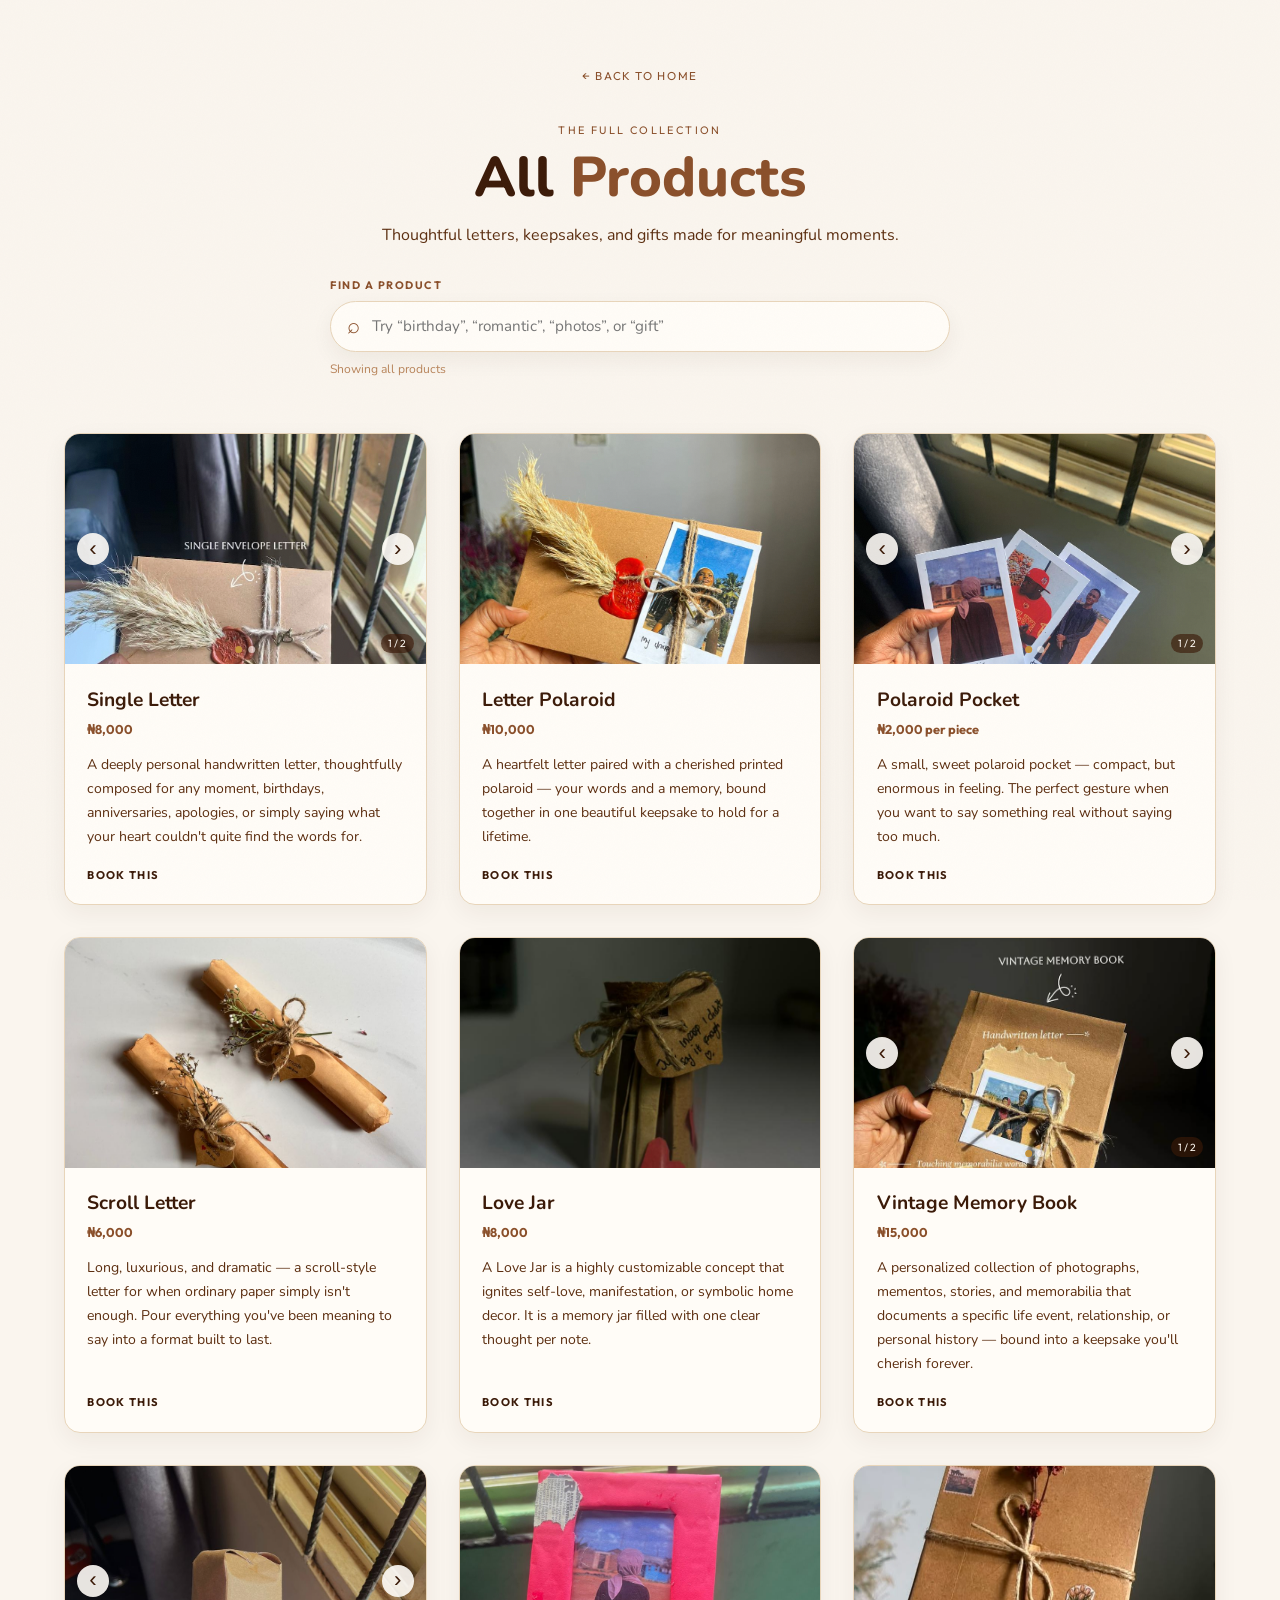
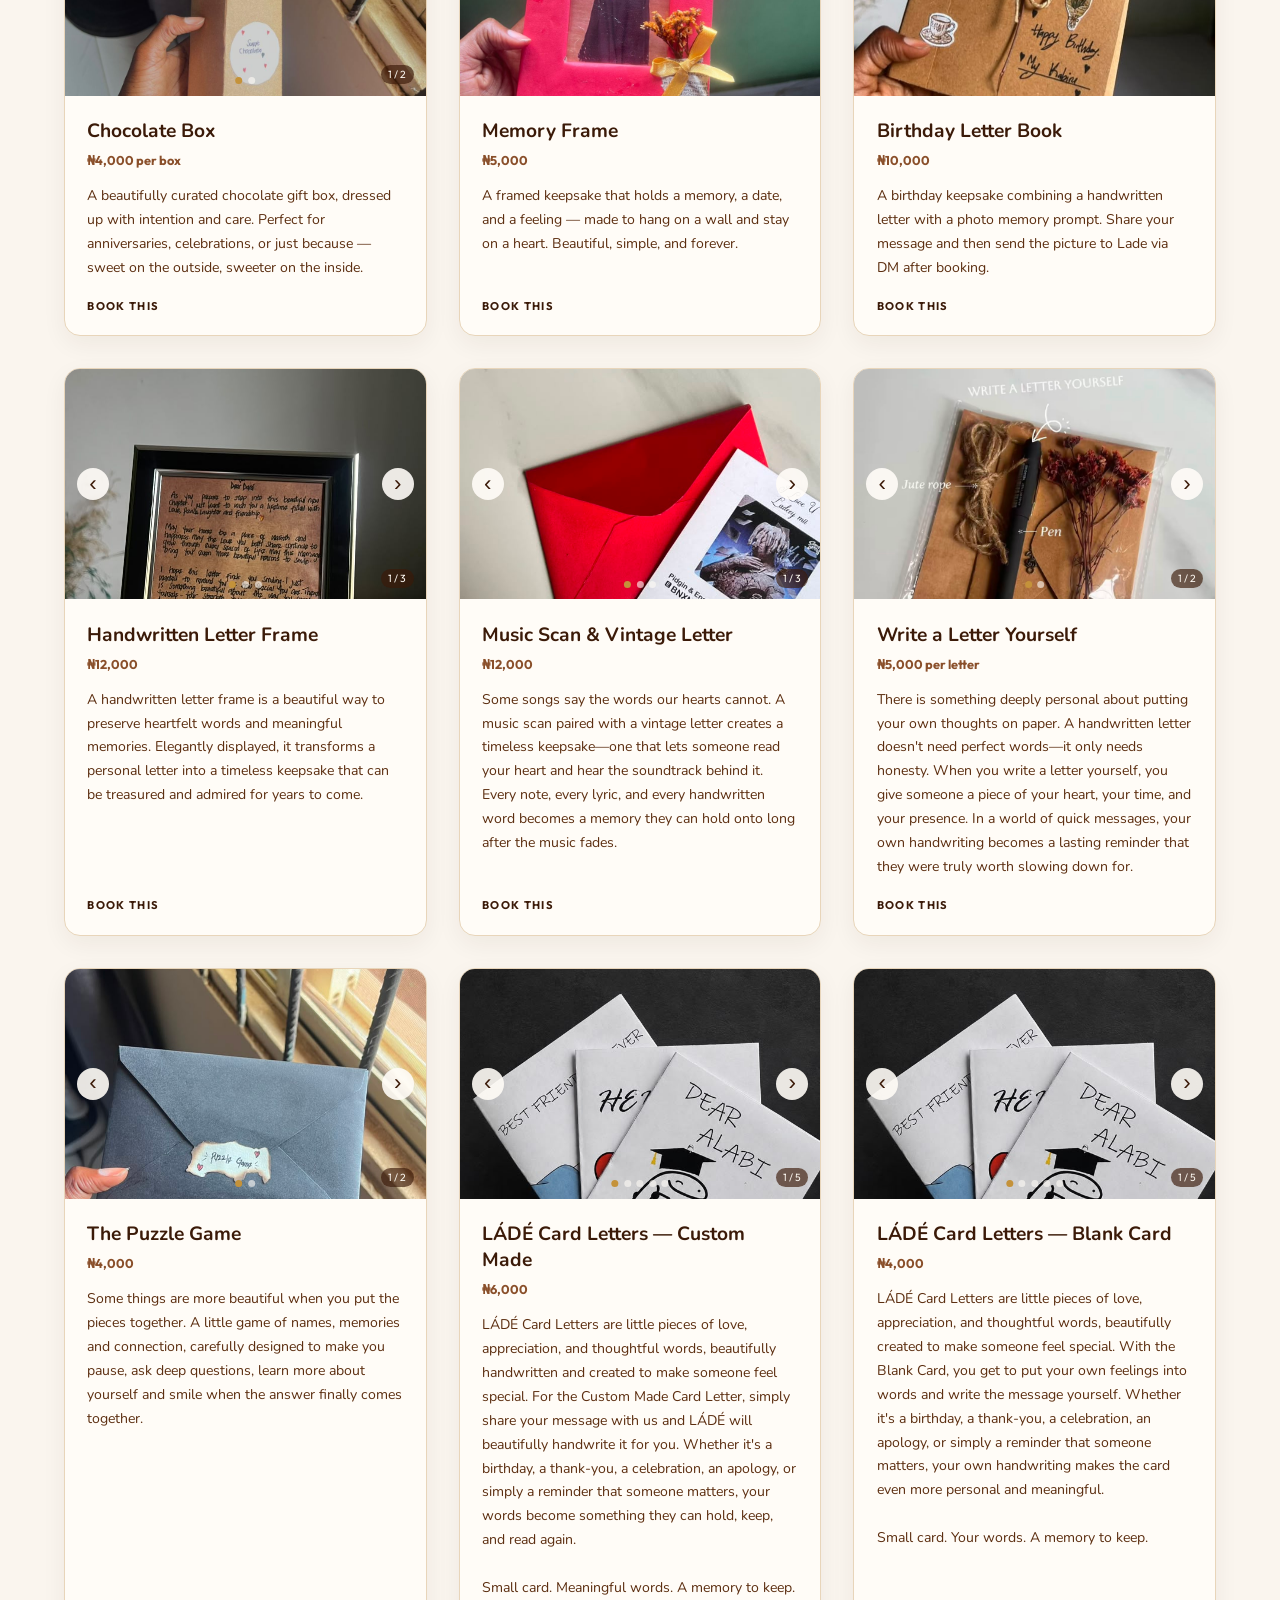
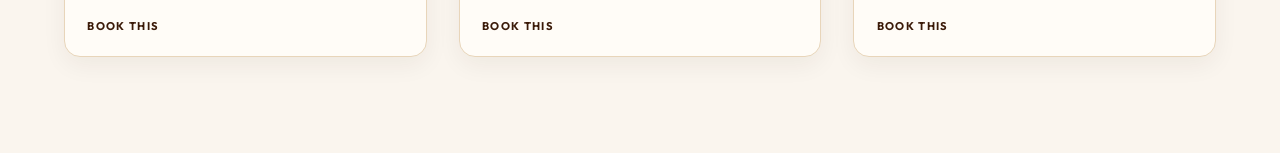
==== allproducts.html @ 2d497eba "neww" ====
<!doctype html>
<html lang="en">
  <head>
    <meta charset="UTF-8" />
    <meta name="viewport" content="width=device-width, initial-scale=1.0" />
    <title>All Products — Lade Writes</title>
    <link rel="preconnect" href="https://fonts.googleapis.com" />
    <link rel="preconnect" href="https://fonts.gstatic.com" crossorigin />
    <link
      href="https://fonts.googleapis.com/css2?family=Nunito:wght@300;400;500;600;700;800;900&family=Outfit:wght@300;400;500;600;700&display=swap"
      rel="stylesheet"
    />
    <link rel="stylesheet" href="style.css" />
  </head>
  <body class="catalog-page">
    <header class="catalog-header">
      <a href="index.html" class="catalog-back">← Back to Home</a>
      <div class="sec-tag">The Full Collection</div>
      <h1 class="sec-title">All <span>Products</span></h1>
      <p>
        Thoughtful letters, keepsakes, and gifts made for meaningful moments.
      </p>
      <div class="catalog-search">
        <label for="productSearch">Find a product</label>
        <div class="catalog-search-box">
          <span aria-hidden="true">⌕</span>
          <input
            id="productSearch"
            type="search"
            placeholder="Try “birthday”, “romantic”, “photos”, or “gift”"
            autocomplete="off"
          />
        </div>
        <p class="catalog-search-hint" id="searchStatus" aria-live="polite">
          Showing all products
        </p>
      </div>
    </header>

    <main class="catalog-grid" id="catalogGrid"></main>
  </body>
  <script>
    const products = [
      [
        "Single Letter",
        "₦8,000",
        ["SINGLE 2.jpeg", "SINGLE 1.jpeg"],
        "A deeply personal handwritten letter, thoughtfully composed for any moment, birthdays, anniversaries, apologies, or simply saying what your heart couldn't quite find the words for.",
      ],
      [
        "Letter Polaroid",
        "₦10,000",
        ["LETTERPOLAROID.jpeg"],
        "A heartfelt letter paired with a cherished printed polaroid — your words and a memory, bound together in one beautiful keepsake to hold for a lifetime.",
      ],
      [
        "Polaroid Pocket",
        "₦2,000 per piece",
        ["POLA 1.jpeg", "POLA 2.jpeg"],
        "A small, sweet polaroid pocket — compact, but enormous in feeling. The perfect gesture when you want to say something real without saying too much.",
      ],
      [
        "Scroll Letter",
        "₦6,000",
        ["SCROLL1.jpeg"],
        "Long, luxurious, and dramatic — a scroll-style letter for when ordinary paper simply isn't enough. Pour everything you've been meaning to say into a format built to last.",
      ],
      [
        "Love Jar",
        "₦8,000",
        ["love jar.jpeg"],
        "A Love Jar is a highly customizable concept that ignites self-love, manifestation, or symbolic home decor. It is a memory jar filled with one clear thought per note.",
      ],
      [
        "Vintage Memory Book",
        "₦15,000",
        ["vintage-memory-book 2.jpeg", "vintage-memory-book.jpeg"],
        "A personalized collection of photographs, mementos, stories, and memorabilia that documents a specific life event, relationship, or personal history — bound into a keepsake you'll cherish forever.",
      ],
      [
        "Chocolate Box",
        "₦4,000 per box",
        ["choco 1.jpeg", "choco 2.jpeg"],
        "A beautifully curated chocolate gift box, dressed up with intention and care. Perfect for anniversaries, celebrations, or just because — sweet on the outside, sweeter on the inside.",
      ],
      [
        "Memory Frame",
        "₦5,000",
        ["memory-book.jpeg"],
        "A framed keepsake that holds a memory, a date, and a feeling — made to hang on a wall and stay on a heart. Beautiful, simple, and forever.",
      ],
      [
        "Birthday Letter Book",
        "₦10,000",
        ["birthday 1.jpeg"],
        "A birthday keepsake combining a handwritten letter with a photo memory prompt. Share your message and then send the picture to Lade via DM after booking.",
      ],
      [
        "Handwritten Letter Frame",
        "₦12,000",
        ["handwrittenframe2.jpeg", "hand2.jpeg", "handwritten frame.jpeg"],
        "A handwritten letter frame is a beautiful way to preserve heartfelt words and meaningful memories. Elegantly displayed, it transforms a personal letter into a timeless keepsake that can be treasured and admired for years to come.",
      ],
      [
        "Music Scan & Vintage Letter",
        "₦12,000",
        ["music 1.jpeg", "music 2.jpeg", "music 3.jpeg"],
        "Some songs say the words our hearts cannot. A music scan paired with a vintage letter creates a timeless keepsake—one that lets someone read your heart and hear the soundtrack behind it. Every note, every lyric, and every handwritten word becomes a memory they can hold onto long after the music fades.",
      ],
      [
        "Write a Letter Yourself",
        "₦5,000 per letter",
        ["personalletter1.jpeg", "personalletter2.jpeg"],
        "There is something deeply personal about putting your own thoughts on paper. A handwritten letter doesn't need perfect words—it only needs honesty. When you write a letter yourself, you give someone a piece of your heart, your time, and your presence. In a world of quick messages, your own handwriting becomes a lasting reminder that they were truly worth slowing down for.",
      ],
      [
        "The Puzzle Game",
        "₦4,000",
        ["puzzle 1.jpeg", "puzzle 2.jpeg"],
        "Some things are more beautiful when you put the pieces together. A little game of names, memories and connection, carefully designed to make you pause, ask deep questions, learn more about yourself and smile when the answer finally comes together.",
      ],
      [
        "LÁDÉ Card Letters — Custom Made",
        "₦6,000",
        [
          "card 1.jpeg",
          "card 2.jpeg",
          "card 3.jpeg",
          "card 4.jpeg",
          "card 5.jpeg",
        ],
        "LÁDÉ Card Letters are little pieces of love, appreciation, and thoughtful words, beautifully handwritten and created to make someone feel special. For the Custom Made Card Letter, simply share your message with us and LÁDÉ will beautifully handwrite it for you. Whether it's a birthday, a thank-you, a celebration, an apology, or simply a reminder that someone matters, your words become something they can hold, keep, and read again.\n\nSmall card. Meaningful words. A memory to keep.",
      ],
      [
        "LÁDÉ Card Letters — Blank Card",
        "₦4,000",
        [
          "card 1.jpeg",
          "card 2.jpeg",
          "card 3.jpeg",
          "card 4.jpeg",
          "card 5.jpeg",
        ],
        "LÁDÉ Card Letters are little pieces of love, appreciation, and thoughtful words, beautifully created to make someone feel special. With the Blank Card, you get to put your own feelings into words and write the message yourself. Whether it's a birthday, a thank-you, a celebration, an apology, or simply a reminder that someone matters, your own handwriting makes the card even more personal and meaningful.\n\nSmall card. Your words. A memory to keep.",
      ],
    ];

    const productKeywords = {
      "Single Letter":
        "gift romantic love apology anniversary personal message",
      "Letter Polaroid": "gift romantic love photo memory anniversary keepsake",
      "Polaroid Pocket": "gift photo picture memory small keepsake",
      "Scroll Letter": "gift romantic dramatic long letter keepsake",
      "Love Jar": "gift romantic love self love notes manifestation decor",
      "Vintage Memory Book":
        "gift photos memories family relationship anniversary keepsake",
      "Chocolate Box": "gift birthday anniversary celebration sweet chocolate",
      "Memory Frame": "gift photo memory date wall keepsake anniversary",
      "Birthday Letter Book": "birthday gift photos keepsake celebration",
      "Handwritten Letter Frame":
        "gift handwritten romantic love photo frame keepsake",
      "Music Scan & Vintage Letter":
        "gift romantic music song lyrics handwritten letter",
      "Write a Letter Yourself": "DIY gift handwritten personal message letter",
      "The Puzzle Game": "game gift romantic questions memories relationship",
      "LÁDÉ Card Letters — Custom Made":
        "gift birthday thank you appreciation custom handwritten card",
      "LÁDÉ Card Letters — Blank Card":
        "gift birthday thank you DIY blank card write message",
    };

    const grid = document.getElementById("catalogGrid");
    const searchInput = document.getElementById("productSearch");
    const searchStatus = document.getElementById("searchStatus");

    function renderProducts(searchTerm = "") {
      const query = searchTerm.trim().toLowerCase();
      const matchingProducts = products.filter(
        ([name, price, , description]) => {
          const searchableText =
            `${name} ${price} ${description} ${productKeywords[name] || ""}`.toLowerCase();
          return (
            !query ||
            query.split(/\s+/).every((word) => searchableText.includes(word))
          );
        },
      );
      grid.innerHTML = "";
      searchStatus.textContent = query
        ? `${matchingProducts.length} product${matchingProducts.length === 1 ? "" : "s"} found`
        : "Showing all products";

      matchingProducts.forEach(
        ([name, price, images, description], productIndex) => {
          const galleryId = "catalog-gallery-" + productIndex;
          const encodedName = encodeURIComponent(name);
          const article = document.createElement("article");
          article.className = "catalog-card";
          article.innerHTML = `
        <div class="catalog-gallery" id="${galleryId}">
          ${images.map((image, index) => `<img class="catalog-slide ${index === 0 ? "active" : ""}" src="${image}" alt="${name} ${index + 1}">`).join("")}
          ${images.length > 1 ? `<button class="catalog-prev" aria-label="Previous image">‹</button><button class="catalog-next" aria-label="Next image">›</button><div class="catalog-dots">${images.map((_, index) => `<button class="catalog-dot ${index === 0 ? "active" : ""}" aria-label="Show image ${index + 1}"></button>`).join("")}</div><span class="catalog-count">1 / ${images.length}</span>` : ""}
        </div>
        <div class="catalog-card-body"><h2>${name}</h2><strong>${price}</strong><p>${description.replaceAll("\n\n", "<br><br>")}</p><a href="book.html?offering=${encodedName}">Book This</a></div>`;
          grid.appendChild(article);
          const slides = [...article.querySelectorAll(".catalog-slide")];
          if (slides.length > 1) {
            let current = 0;
            const count = article.querySelector(".catalog-count");
            const dots = [...article.querySelectorAll(".catalog-dot")];
            const show = (next) => {
              current = (next + slides.length) % slides.length;
              slides.forEach((slide, index) =>
                slide.classList.toggle("active", index === current),
              );
              dots.forEach((dot, index) =>
                dot.classList.toggle("active", index === current),
              );
              count.textContent = `${current + 1} / ${slides.length}`;
            };
            article.querySelector(".catalog-prev").onclick = () =>
              show(current - 1);
            article.querySelector(".catalog-next").onclick = () =>
              show(current + 1);
            dots.forEach((dot, index) => (dot.onclick = () => show(index)));
          }
        },
      );

      if (!matchingProducts.length) {
        grid.innerHTML = `<div class="catalog-empty"><strong>No matching products</strong><span>Try “letter”, “photo”, “birthday”, “card”, or “gift”.</span></div>`;
      }
    }

    searchInput.addEventListener("input", (event) =>
      renderProducts(event.target.value),
    );
    renderProducts();
  </script>
</html>
---- style.css ----
:root {
  --brown: #3b1a08;
  --brown-2: #5c2e10;
  --brown-3: #8a4f2a;
  --brown-4: #b8845a;
  --sand: #e8d5ba;
  --sand-2: #f2e6d4;
  --sand-3: #faf5ee;
  --cream: #fffcf7;
  --gold: #c4923a;
  --gold-2: #e8b86d;
  --ink: #1c0d04;
  --soft-bg: #f5ede3;
  --warm-accent: #d4a373;
  --radius: 16px;
  --radius-sm: 10px;
  --radius-btn: 40px;

  --f-display: "Nunito", sans-serif;
  --f-script: "Arizonia", cursive;
  --f-body: "Nunito", sans-serif;
  --f-ui: "Outfit", "Segoe UI", sans-serif;
}
*,
*::before,
*::after {
  box-sizing: border-box;
  margin: 0;
  padding: 0;
}
html {
  scroll-behavior: smooth;
}
body {
  background: var(--cream);
  color: var(--ink);
  font-family: var(--f-body);
  overflow-x: hidden;
}
body::after {
  content: "";
  position: fixed;
  inset: 0;
  background-image: url("data:image/svg+xml,%3Csvg xmlns='http://www.w3.org/2000/svg' width='200' height='200'%3E%3Cfilter id='n'%3E%3CfeTurbulence type='fractalNoise' baseFrequency='0.85' numOctaves='4' stitchTiles='stitch'/%3E%3C/filter%3E%3Crect width='200' height='200' filter='url(%23n)' opacity='0.025'/%3E%3C/svg%3E");
  pointer-events: none;
  z-index: 9998;
}

nav {
  position: fixed;
  top: 0;
  left: 0;
  right: 0;
  z-index: 500;
  display: flex;
  justify-content: space-between;
  align-items: center;
  padding: 0 5vw;
  height: 72px;
  background: var(--brown);
  transition: box-shadow 0.3s;
}
nav.solid {
  box-shadow: 0 4px 24px rgba(28, 13, 4, 0.3);
}
.nav-logo {
  font-family: var(--f-display);
  font-size: 1.4rem;
  font-weight: 800;
  color: var(--sand-3);
  text-decoration: none;
  letter-spacing: 0.01em;
}
.nav-logo span {
  color: var(--gold-2);
  font-weight: 700;
}
.nav-center {
  display: flex;
  gap: 2.4rem;
  list-style: none;
  align-items: center;
}
.nav-center a {
  font-family: var(--f-ui);
  font-size: 0.72rem;
  letter-spacing: 0.16em;
  text-transform: uppercase;
  color: rgba(250, 245, 238, 0.75);
  text-decoration: none;
  transition: color 0.2s;
  font-weight: 500;
}
.nav-center a:hover {
  color: var(--sand-3);
}
.nav-social {
  display: flex;
  gap: 1.2rem;
  align-items: center;
}
.nav-social a {
  color: var(--sand);
  font-size: 1rem;
  transition:
    color 0.2s,
    transform 0.2s;
}
.nav-social a:hover {
  color: var(--gold-2);
  transform: translateY(-2px);
}
.nav-book {
  font-family: var(--f-ui);
  font-size: 0.72rem;
  letter-spacing: 0.14em;
  text-transform: uppercase;
  background: var(--gold);
  color: var(--brown);
  font-weight: 700;
  padding: 0.55rem 1.3rem;
  border: none;
  cursor: pointer;
  transition: background 0.2s;
  text-decoration: none;
  display: inline-block;
  border-radius: var(--radius-btn);
}
.nav-book:hover {
  background: var(--gold-2);
  transform: translateY(-1px);
}

.ham {
  display: none;
  background: none;
  border: none;
  cursor: pointer;
  padding: 4px;
  flex-direction: column;
  gap: 5px;
  z-index: 600;
  position: relative;
}
.ham span {
  display: block;
  width: 22px;
  height: 1.5px;
  background: var(--sand-3);
  transition: all 0.3s;
}
.ham.open span:nth-child(1) {
  transform: translateY(6.5px) rotate(45deg);
}
.ham.open span:nth-child(2) {
  opacity: 0;
}
.ham.open span:nth-child(3) {
  transform: translateY(-6.5px) rotate(-45deg);
}

.nav-drawer {
  position: fixed;
  inset: 0;
  background: var(--cream);
  z-index: 499;
  display: flex;
  flex-direction: column;
  justify-content: center;
  align-items: center;
  gap: 2rem;
  transform: translateX(-100%);
  transition: transform 0.4s cubic-bezier(0.77, 0, 0.175, 1);
}
.nav-drawer.open {
  transform: translateX(0);
}
.nav-drawer a,
.nav-drawer button {
  font-family: var(--f-display);
  font-size: 1.5rem;
  font-weight: 700;
  color: var(--brown);
  text-decoration: none;
  letter-spacing: 0.02em;
  background: none;
  border: none;
  cursor: pointer;
}
.nav-drawer-social {
  display: flex;
  gap: 1.8rem;
  margin-top: 1rem;
}
.nav-drawer-social a {
  font-size: 1.8rem;
  color: var(--brown-3);
}

#hero {
  min-height: 100vh;
  display: grid;
  grid-template-columns: 1fr 1fr;
  padding: 20px 30px;
  padding-top: 72px;
  position: relative;
  background: var(--sand-3);
}
.hero-left {
  display: flex;
  flex-direction: column;
  justify-content: center;
  padding: 6vw 4vw 6vw 0;
  position: relative;
  z-index: 2;
}
.hero-eyebrow {
  font-family: var(--f-ui);
  font-size: 0.68rem;
  letter-spacing: 0.22em;
  text-transform: uppercase;
  color: var(--brown-3);
  margin-bottom: 1.6rem;
  display: flex;
  align-items: center;
  gap: 0.7rem;
}
.hero-eyebrow::before {
  content: "";
  width: 2rem;
  height: 1px;
  background: var(--brown-3);
  display: inline-block;
}
.hero-h1 {
  font-size: clamp(3rem, 6.5vw, 4.7rem);
  font-family: "Montserrat", sans-serif;
  font-weight: 800;
  line-height: 1.02;
  color: var(--brown);
  margin-bottom: 1.6rem;
}
.hero-h1 span {
  color: var(--brown-3);
  display: block;
}
.hero-p {
  font-family: var(--f-body);
  font-size: 1rem;
  line-height: 1.85;
  color: var(--brown-2);
  max-width: 420px;
  margin-bottom: 2.4rem;
  font-weight: 400;
}
.hero-actions {
  display: flex;
  gap: 1rem;
  flex-wrap: wrap;
  align-items: center;
}

.btn-primary {
  font-family: var(--f-ui);
  font-size: 0.72rem;
  letter-spacing: 0.15em;
  text-transform: uppercase;
  background: var(--gold);
  color: var(--brown);
  font-weight: 700;
  padding: 0.85rem 2rem;
  border: none;
  cursor: pointer;
  transition: all 0.2s;
  text-decoration: none;
  display: inline-block;
  border-radius: var(--radius-btn);
}
.btn-primary:hover {
  background: var(--brown-2);
  transform: translateY(-2px);
  color: var(--sand-3);
}

.btn-ghost {
  font-family: var(--f-ui);
  font-size: 0.72rem;
  letter-spacing: 0.15em;
  text-transform: uppercase;
  border: 1.5px solid var(--brown-2);
  color: var(--brown-2);
  padding: 0.85rem 2rem;
  cursor: pointer;
  background: none;
  transition: all 0.2s;
  text-decoration: none;
  display: inline-block;
  border-radius: var(--radius-btn);
}
.btn-ghost:hover {
  background: var(--gold);
  color: var(--brown);
  font-weight: 700;
  border-color: var(--brown);
}

.hero-right {
  position: relative;
  display: flex;
  align-items: stretch;
  overflow: hidden;
}
.hero-img-wrap {
  width: 100%;
  height: 100%;
  min-height: 530px;
  position: relative;
  overflow: hidden;
  display: flex;
  align-items: center;
  justify-content: center;
  border-radius: 0 0 var(--radius) 0;
}
#heroMainImg {
  width: 100%;
  height: 100%;
  object-fit: cover;
  display: block;
  transform: scaleX(-1);
  margin-top: -60px;
  position: absolute;
  inset: 0;
}
.hero-deco {
  position: absolute;
  right: -2vw;
  top: 50%;
  transform: translateY(-50%);
  font-family: var(--f-display);
  font-size: 28vw;
  color: rgba(59, 26, 8, 0.03);
  line-height: 1;
  pointer-events: none;
  user-select: none;
  z-index: 0;
  font-weight: 800;
}

.sec-header-center {
  text-align: center;
  margin-bottom: 3.5rem;
}
.sec-tag {
  font-family: var(--f-ui);
  font-size: 0.68rem;
  letter-spacing: 0.22em;
  text-transform: uppercase;
  color: var(--brown-3);
  margin-bottom: 0.6rem;
}
.sec-title {
  font-family: var(--f-display);
  font-size: clamp(2rem, 4.5vw, 3.5rem);
  color: var(--brown);
  font-weight: 800;
  line-height: 1.1;
}
.sec-title span {
  color: var(--brown-3);
}

#whyus {
  padding: 6rem 5vw;
  background: var(--cream);
}
.why-grid {
  display: grid;
  grid-template-columns: repeat(4, 1fr);
  gap: 2rem;
  margin-top: 2rem;
}
.why-card {
  text-align: center;
  padding: 2rem 1.5rem;
  background: var(--sand-3);
  transition:
    transform 0.3s,
    box-shadow 0.3s;
  border: 1px solid var(--sand);
  border-radius: var(--radius);
}
.why-card:hover {
  transform: translateY(-6px);
  box-shadow: 0 12px 32px rgba(59, 26, 8, 0.08);
}
.why-icon {
  font-size: 2.5rem;
  color: var(--gold);
  margin-bottom: 1rem;
}
.why-title {
  font-family: var(--f-display);
  font-size: 1.1rem;
  font-weight: 700;
  color: var(--brown);
  margin-bottom: 0.75rem;
}
.why-desc {
  font-family: var(--f-body);
  font-size: 0.9rem;
  line-height: 1.7;
  color: var(--brown-2);
}

@media (max-width: 900px) {
  .why-grid {
    grid-template-columns: repeat(2, 1fr);
  }
}
@media (max-width: 500px) {
  .why-grid {
    grid-template-columns: 1fr;
  }
}

#video-showcase {
  padding: 6rem 5vw;
  background: var(--sand-2);
}
.video-container {
  max-width: 700px;
  margin: 0 auto;
  position: relative;
  border-radius: var(--radius);
  overflow: hidden;
  box-shadow: 0 20px 40px rgba(0, 0, 0, 0.1);
}
.video-container video {
  width: 100%;
  display: block;
}
.video-caption {
  text-align: center;
  margin-top: 1.2rem;
  font-family: var(--f-ui);
  font-size: 0.8rem;
  letter-spacing: 0.1em;
  text-transform: uppercase;
  color: var(--brown-3);
  font-weight: 500;
}

#offerings {
  padding: 5rem 4rem;
  background: var(--cream);
}
.cards-grid {
  display: grid;
  grid-template-columns: repeat(3, 1fr);
  gap: 2rem;
}
.featured-products .offer-card:nth-child(n + 5) {
  display: none;
}
.offerings-cta {
  display: flex;
  justify-content: center;
  margin-top: 3rem;
}
@media (max-width: 1200px) {
  .cards-grid {
    grid-template-columns: repeat(2, 1fr);
  }
}
@media (max-width: 700px) {
  .cards-grid {
    grid-template-columns: 1fr;
  }
}

.offer-card {
  background: var(--cream);
  display: flex;
  flex-direction: column;
  border: 1px solid var(--sand);
  transition:
    transform 0.25s,
    box-shadow 0.25s;
  position: relative;
  overflow: hidden;
  border-radius: var(--radius);
}
.offer-card:hover {
  transform: translateY(-5px);
  box-shadow: 0 16px 48px rgba(59, 26, 8, 0.1);
}

.catalog-page {
  min-height: 100vh;
  padding: 4rem 5vw 6rem;
  background: var(--sand-3);
}
.catalog-header {
  max-width: 760px;
  margin: 0 auto 3.5rem;
  text-align: center;
}
.catalog-back {
  display: inline-block;
  margin-bottom: 2.5rem;
  color: var(--brown-3);
  font-family: var(--f-ui);
  font-size: 0.72rem;
  letter-spacing: 0.14em;
  text-decoration: none;
  text-transform: uppercase;
}
.catalog-header p {
  margin-top: 1rem;
  color: var(--brown-2);
  font-size: 1rem;
}
.catalog-search {
  max-width: 620px;
  margin: 2rem auto 0;
  text-align: left;
}
.catalog-search label {
  display: block;
  margin-bottom: 0.55rem;
  color: var(--brown-3);
  font-family: var(--f-ui);
  font-size: 0.68rem;
  font-weight: 700;
  letter-spacing: 0.14em;
  text-transform: uppercase;
}
.catalog-search-box {
  display: flex;
  align-items: center;
  gap: 0.75rem;
  padding: 0 1rem;
  border: 1px solid var(--sand);
  border-radius: var(--radius-btn);
  background: var(--cream);
  box-shadow: 0 8px 22px rgba(59, 26, 8, 0.06);
}
.catalog-search-box span {
  color: var(--brown-3);
  font-size: 1.35rem;
}
.catalog-search-box input {
  width: 100%;
  padding: 0.9rem 0;
  border: 0;
  outline: 0;
  background: transparent;
  color: var(--brown);
  font: 0.95rem var(--f-body);
}
.catalog-search-hint {
  margin-top: 0.6rem !important;
  color: var(--brown-4) !important;
  font-size: 0.76rem !important;
}
.catalog-grid {
  display: grid;
  grid-template-columns: repeat(3, minmax(0, 1fr));
  gap: 2rem;
  max-width: 1180px;
  margin: 0 auto;
}
.catalog-card {
  display: flex;
  flex-direction: column;
  overflow: hidden;
  background: var(--cream);
  border: 1px solid var(--sand);
  border-radius: var(--radius);
  box-shadow: 0 8px 24px rgba(59, 26, 8, 0.06);
}
.catalog-gallery {
  position: relative;
  height: 230px;
  overflow: hidden;
  background: var(--sand-2);
}
.catalog-card img.catalog-slide {
  position: absolute;
  inset: 0;
  width: 100%;
  height: 230px;
  object-fit: cover;
  opacity: 0;
  transition: opacity 0.35s;
}
.catalog-card img.catalog-slide.active {
  opacity: 1;
}
.catalog-card > .catalog-gallery {
  display: block;
  flex: none;
  padding: 0;
}
.catalog-card-body {
  display: flex;
  flex-direction: column;
  align-items: flex-start;
  flex: 1;
  padding: 1.4rem;
}
.catalog-card-body p {
  margin-top: 1rem;
  color: var(--brown-2);
  font-size: 0.88rem;
  line-height: 1.7;
  white-space: normal;
}
.catalog-prev,
.catalog-next {
  position: absolute;
  top: 50%;
  z-index: 2;
  width: 32px;
  height: 32px;
  border: 0;
  border-radius: 50%;
  background: rgba(255, 252, 247, 0.9);
  color: var(--brown);
  cursor: pointer;
  font-size: 1.4rem;
  line-height: 1;
  transform: translateY(-50%);
}
.catalog-prev {
  left: 0.75rem;
}
.catalog-next {
  right: 0.75rem;
}
.catalog-dots {
  position: absolute;
  bottom: 0.7rem;
  left: 50%;
  z-index: 2;
  display: flex;
  gap: 0.35rem;
  transform: translateX(-50%);
}
.catalog-dot {
  width: 7px;
  height: 7px;
  padding: 0;
  border: 0;
  border-radius: 50%;
  background: rgba(255, 252, 247, 0.6);
  cursor: pointer;
}
.catalog-dot.active {
  background: var(--gold);
}
.catalog-count {
  position: absolute;
  right: 0.75rem;
  bottom: 0.7rem;
  z-index: 2;
  padding: 0.2rem 0.45rem;
  border-radius: 10px;
  background: rgba(59, 26, 8, 0.65);
  color: var(--sand-3);
  font-family: var(--f-ui);
  font-size: 0.65rem;
}
.catalog-card > .catalog-card-body {
  display: flex;
  flex-direction: column;
  align-items: flex-start;
  flex: 1;
  padding: 1.4rem;
}
.catalog-card-body h2 {
  margin-bottom: 0.5rem;
  color: var(--brown);
  font-family: var(--f-display);
  font-size: 1.2rem;
}
.catalog-card-body strong {
  color: var(--brown-3);
  font-family: var(--f-ui);
  font-size: 0.8rem;
}
.catalog-card-body a {
  margin-top: auto;
  padding-top: 1.2rem;
  color: var(--brown);
  font-family: var(--f-ui);
  font-size: 0.7rem;
  font-weight: 700;
  letter-spacing: 0.12em;
  text-decoration: none;
  text-transform: uppercase;
}
.catalog-card-body a:hover,
.catalog-back:hover {
  color: var(--gold);
}
.catalog-empty {
  grid-column: 1 / -1;
  display: grid;
  gap: 0.5rem;
  padding: 4rem 1rem;
  border: 1px dashed var(--sand);
  color: var(--brown-3);
  text-align: center;
}
.catalog-empty strong {
  color: var(--brown);
  font-family: var(--f-display);
  font-size: 1.35rem;
}
.catalog-empty span {
  font-size: 0.9rem;
}

@media (max-width: 900px) {
  .catalog-grid {
    grid-template-columns: repeat(2, minmax(0, 1fr));
  }
}
@media (max-width: 560px) {
  .catalog-page {
    padding: 2.5rem 1rem 4rem;
  }
  .catalog-grid {
    grid-template-columns: 1fr;
  }
}

.card-gallery {
  height: 260px;
  position: relative;
  overflow: hidden;
  background: var(--sand-2);
  border-radius: var(--radius) var(--radius) 0 0;
}
.card-gallery img.gallery-img {
  position: absolute;
  inset: 0;
  width: 100%;
  height: 100%;
  object-fit: cover;
  opacity: 0;
  transition: opacity 0.4s;
  pointer-events: none;
}
.card-gallery img.gallery-img.active {
  opacity: 1;
}
.card-gallery video.gallery-vid {
  position: absolute;
  inset: 0;
  width: 100%;
  height: 100%;
  object-fit: cover;
  opacity: 0;
  transition: opacity 0.4s;
  pointer-events: none;
}
.card-gallery video.gallery-vid.active {
  opacity: 1;
}
.card-gallery .placeholder-gallery {
  position: absolute;
  inset: 0;
  display: flex;
  flex-direction: column;
  align-items: center;
  justify-content: center;
  gap: 0.6rem;
  color: var(--brown-4);
  font-family: var(--f-ui);
  font-size: 0.75rem;
  letter-spacing: 0.1em;
  text-transform: uppercase;
}
.card-gallery .placeholder-gallery span {
  font-size: 2.5rem;
  opacity: 0.35;
}
.gallery-dots {
  position: absolute;
  bottom: 0.75rem;
  left: 50%;
  transform: translateX(-50%);
  display: flex;
  gap: 0.4rem;
  z-index: 2;
}
.g-dot {
  width: 6px;
  height: 6px;
  border-radius: 50%;
  background: rgba(255, 255, 255, 0.5);
  border: none;
  cursor: pointer;
  padding: 0;
  transition: all 0.2s;
}
.g-dot.active {
  background: var(--cream);
  transform: scale(1.3);
}
.gallery-nav {
  position: absolute;
  top: 50%;
  transform: translateY(-50%);
  background: rgba(255, 252, 247, 0.85);
  border: none;
  cursor: pointer;
  width: 34px;
  height: 34px;
  border-radius: 50%;
  display: flex;
  align-items: center;
  justify-content: center;
  font-size: 0.9rem;
  color: var(--brown);
  z-index: 2;
  transition: background 0.2s;
}
.gallery-nav:hover {
  background: var(--cream);
}
.gallery-nav.prev {
  left: 0.7rem;
}
.gallery-nav.next {
  right: 0.7rem;
}
.gallery-count {
  position: absolute;
  top: 0.75rem;
  right: 0.75rem;
  background: rgba(59, 26, 8, 0.65);
  color: var(--sand-3);
  font-family: var(--f-ui);
  font-size: 0.62rem;
  letter-spacing: 0.1em;
  padding: 0.2rem 0.55rem;
  z-index: 2;
  border-radius: var(--radius-sm);
}

.card-body {
  padding: 1.6rem;
  flex: 1;
  display: flex;
  flex-direction: column;
}
.card-name {
  font-family: var(--f-display);
  font-size: 1.25rem;
  font-weight: 800;
  color: var(--brown);
  margin-bottom: 0.2rem;
}
.card-price {
  font-family: var(--f-ui);
  font-size: 0.7rem;
  letter-spacing: 0.15em;
  text-transform: uppercase;
  color: var(--gold);
  font-weight: 700;
  margin-bottom: 0.8rem;
}
.card-desc {
  font-family: var(--f-body);
  font-size: 0.9rem;
  line-height: 1.8;
  color: var(--brown-2);
  flex: 1;
  margin-bottom: 1.4rem;
}
.card-book {
  align-self: flex-start;
  font-family: var(--f-ui);
  font-size: 0.68rem;
  letter-spacing: 0.14em;
  text-transform: uppercase;
  border: 1.5px solid var(--brown);
  color: var(--brown);
  padding: 0.6rem 1.3rem;
  background: none;
  cursor: pointer;
  transition: all 0.2s;
  font-weight: 600;
  text-decoration: none;
  display: inline-block;
  border-radius: var(--radius-btn);
}
.card-book:hover {
  background: var(--brown);
  color: var(--sand-3);
}

#ladebox {
  background: linear-gradient(135deg, var(--soft-bg) 0%, #e6d9cc 100%);
  position: relative;
  overflow: hidden;
  display: grid;
  grid-template-columns: 1fr 1fr;
  min-height: 600px;
}
.lbox-image {
  position: relative;
  overflow: hidden;
  background: #d4c5b3;
  display: flex;
  align-items: center;
  justify-content: center;
  min-height: 520px;
  height: 700px;
  border-radius: 0 var(--radius) var(--radius) 0;
}
#ladeBoxImg {
  width: 100%;
  height: 100%;
  object-fit: cover;
  position: absolute;
  inset: 0;
}
.lbox-content {
  padding: 5rem 5vw 5rem 4rem;
  display: flex;
  flex-direction: column;
  justify-content: center;
  position: relative;
  z-index: 1;
}
.lbox-deco {
  position: absolute;
  right: -3vw;
  bottom: -4rem;
  font-family: var(--f-display);
  font-size: 22vw;
  color: rgba(59, 26, 8, 0.03);
  line-height: 1;
  pointer-events: none;
  font-weight: 800;
}
.lbox-tag {
  font-family: var(--f-ui);
  font-size: 0.65rem;
  letter-spacing: 0.22em;
  text-transform: uppercase;
  color: var(--brown-3);
  margin-bottom: 0.8rem;
}
.lbox-title {
  font-family: var(--f-display);
  font-size: clamp(2rem, 4vw, 3.4rem);
  font-weight: 800;
  color: var(--brown);
  margin-bottom: 1.6rem;
  line-height: 1.1;
}
.lbox-title span {
  color: var(--brown-2);
}
.lbox-body p {
  font-family: var(--f-body);
  font-size: 0.98rem;
  line-height: 1.9;
  color: var(--brown-2);
  margin-bottom: 1rem;
}
.lbox-quote {
  font-family: var(--f-display);
  font-size: 1.15rem;
  color: var(--brown-3);
  line-height: 1.6;
  border-left: 2px solid var(--gold);
  padding-left: 1.2rem;
  margin: 1.6rem 0;
  font-weight: 700;
}
.btn-gold {
  align-self: flex-start;
  margin-top: 0.4rem;
  font-family: var(--f-ui);
  font-size: 0.7rem;
  letter-spacing: 0.15em;
  text-transform: uppercase;
  border: 1.5px solid var(--gold);
  color: var(--brown);
  padding: 0.8rem 1.8rem;
  background: var(--gold);
  cursor: pointer;
  transition: all 0.2s;
  text-decoration: none;
  display: inline-block;
  font-weight: 700;
  border-radius: var(--radius-btn);
}
.btn-gold:hover {
  background: var(--brown-2);
  border-color: var(--brown-2);
  color: var(--sand-3);
}

#reviews {
  padding: 6rem 5vw;
  background: var(--sand-2);
  overflow: hidden;
}
.reviews-carousel-wrap {
  margin-top: 2rem;
  position: relative;
  max-width: 700px;
  margin-left: auto;
  margin-right: auto;
}
.reviews-track-outer {
  overflow: hidden;
  border-radius: var(--radius);
}
.reviews-track {
  display: flex;
  transition: transform 0.5s cubic-bezier(0.77, 0, 0.18, 1);
}
.review-card {
  flex: 0 0 100%;
  background: var(--cream);
  padding: 3rem;
  border-top: 4px solid var(--brown);
  display: flex;
  flex-direction: column;
  gap: 1rem;
  border-radius: var(--radius);
  text-align: center;
}
.r-stars {
  display: flex;
  gap: 4px;
  justify-content: center;
}
.r-stars span {
  color: var(--gold);
  font-size: 1rem;
}
.r-text {
  font-family: var(--f-body);
  font-size: 1.05rem;
  line-height: 1.85;
  color: var(--brown-2);
}
.r-author {
  font-family: var(--f-ui);
  font-size: 0.7rem;
  letter-spacing: 0.18em;
  text-transform: uppercase;
  color: var(--brown-3);
  margin-top: auto;
  font-weight: 600;
}
.carousel-controls {
  display: flex;
  gap: 1rem;
  margin-top: 2rem;
  align-items: center;
  justify-content: center;
}
.car-btn {
  width: 48px;
  height: 48px;
  border: 1.5px solid var(--brown);
  background: none;
  cursor: pointer;
  font-size: 1.2rem;
  color: var(--brown);
  display: flex;
  align-items: center;
  justify-content: center;
  transition: all 0.2s;
  border-radius: 50%;
}
.car-btn:hover {
  background: var(--brown);
  color: var(--sand-3);
}
.car-dots {
  display: flex;
  gap: 0.6rem;
}
.car-dot {
  width: 8px;
  height: 8px;
  border-radius: 50%;
  background: var(--sand);
  border: none;
  cursor: pointer;
  transition: all 0.2s;
  padding: 0;
}
.car-dot.active {
  background: var(--brown);
  transform: scale(1.2);
}

footer {
  background: var(--soft-bg);
  color: var(--brown);
  padding: 4rem 5vw;
  border-top: 1px solid var(--sand);
}
.foot-inner {
  display: flex;
  justify-content: space-between;
  align-items: center;
  flex-wrap: nowrap;
  gap: 2rem;
  margin-bottom: 3rem;
}
.foot-brand {
  font-family: var(--f-display);
  font-size: 2rem;
  font-weight: 800;
  color: var(--brown);
}
.foot-tagline {
  font-family: var(--f-body);
  font-size: 1rem;
  line-height: 1.6;
  color: var(--brown-3);
  margin-top: 0.3rem;
}
.foot-links {
  display: flex;
  flex-direction: column;
  gap: 0.7rem;
}
.foot-links a {
  font-family: var(--f-ui);
  font-size: 0.7rem;
  letter-spacing: 0.14em;
  text-transform: uppercase;
  color: var(--brown);
  text-decoration: none;
  opacity: 0.7;
  transition: opacity 0.2s;
  font-weight: 500;
}
.foot-links a:hover {
  opacity: 1;
}
.foot-social {
  display: flex;
  gap: 1.5rem;
  margin-top: 0.5rem;
}
.foot-social a {
  color: var(--brown);
  font-size: 1.3rem;
  opacity: 0.6;
  transition:
    opacity 0.2s,
    transform 0.2s;
}
.foot-social a:hover {
  opacity: 1;
  transform: translateY(-2px);
}
@media (max-width: 900px) {
  .foot-inner {
    flex-wrap: wrap;
    align-items: flex-start;
  }
}
.foot-bottom {
  border-top: 1px solid rgba(59, 26, 8, 0.1);
  padding-top: 1.5rem;
  font-family: var(--f-ui);
  font-size: 0.65rem;
  letter-spacing: 0.08em;
  opacity: 0.5;
  text-align: center;
}

.fi {
  opacity: 0;
  transform: translateY(24px);
  transition:
    opacity 0.65s ease,
    transform 0.65s ease;
}
.fi.on {
  opacity: 1;
  transform: translateY(0);
}
.fi.d1 {
  transition-delay: 0.1s;
}
.fi.d2 {
  transition-delay: 0.2s;
}
.fi.d3 {
  transition-delay: 0.3s;
}

@media (max-width: 900px) {
  #hero {
    grid-template-columns: 1fr;
    min-height: auto;
    padding-top: 56px;
  }
  .hero-right {
    min-height: 48vw;
  }
  .hero-left {
    padding: 3.5rem 0 2.5rem;
  }
  #heroMainImg {
    margin-top: -85px;
  }
  #ladebox {
    grid-template-columns: 1fr;
  }
  .lbox-image {
    min-height: 300px;
    height: auto;
  }
  .lbox-content {
    padding: 3.5rem 5vw;
  }
  .nav-center {
    display: none;
  }
  .ham {
    display: flex;
  }
  .nav-book {
    display: none;
  }
  .nav-social {
    display: none;
  }
}
@media (max-width: 600px) {
  #hero {
    padding-top: 65px;
    padding-left: 30px;
    padding-right: 30px;
  }

  .hero-h1 {
    font-size: 50px;
    line-height: 1.2;
  }
  #heroMainImg {
    margin-top: -100px;
  }

  #offerings {
    padding: 4rem 2rem;
    background: var(--cream);
  }
  .review-card {
    padding: 2rem;
  }
  .r-text {
    font-size: 0.95rem;
  }
}

.card-price.tbd {
  color: var(--brown-3);
  font-style: italic;
}
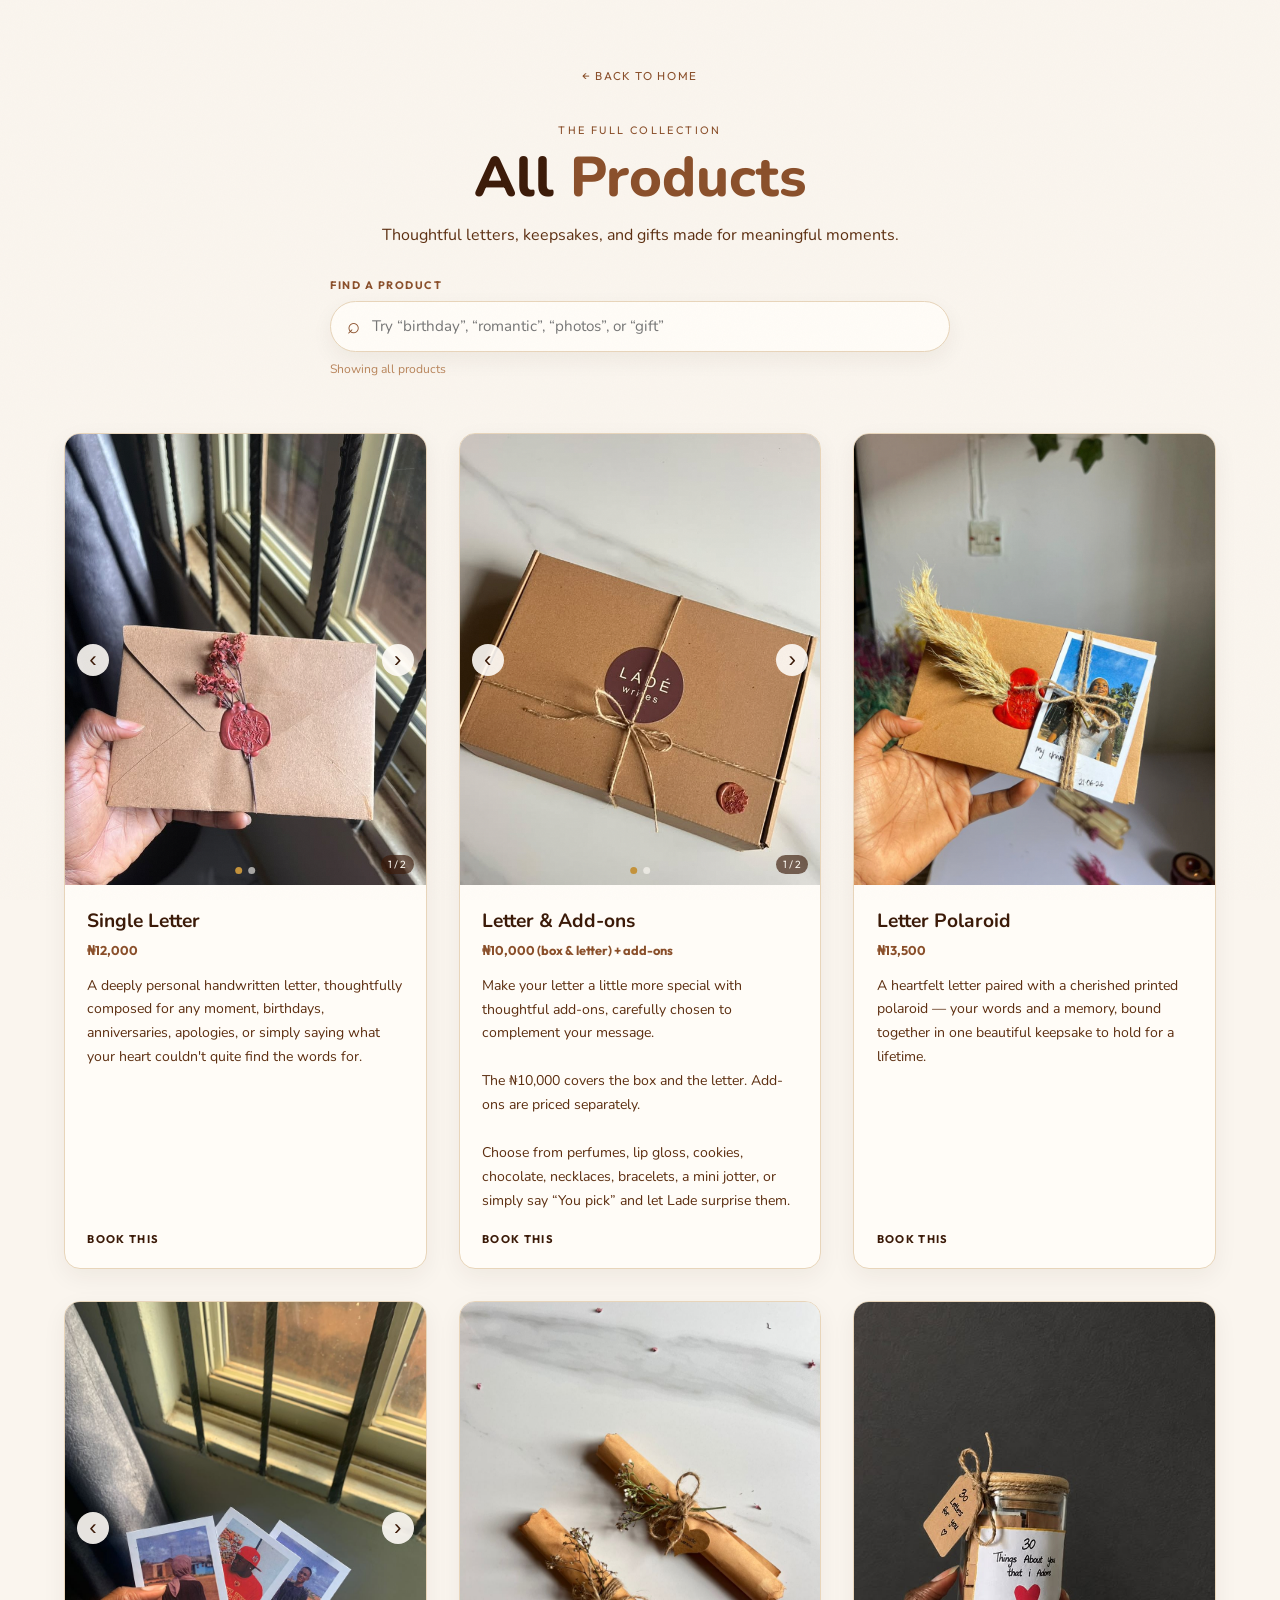
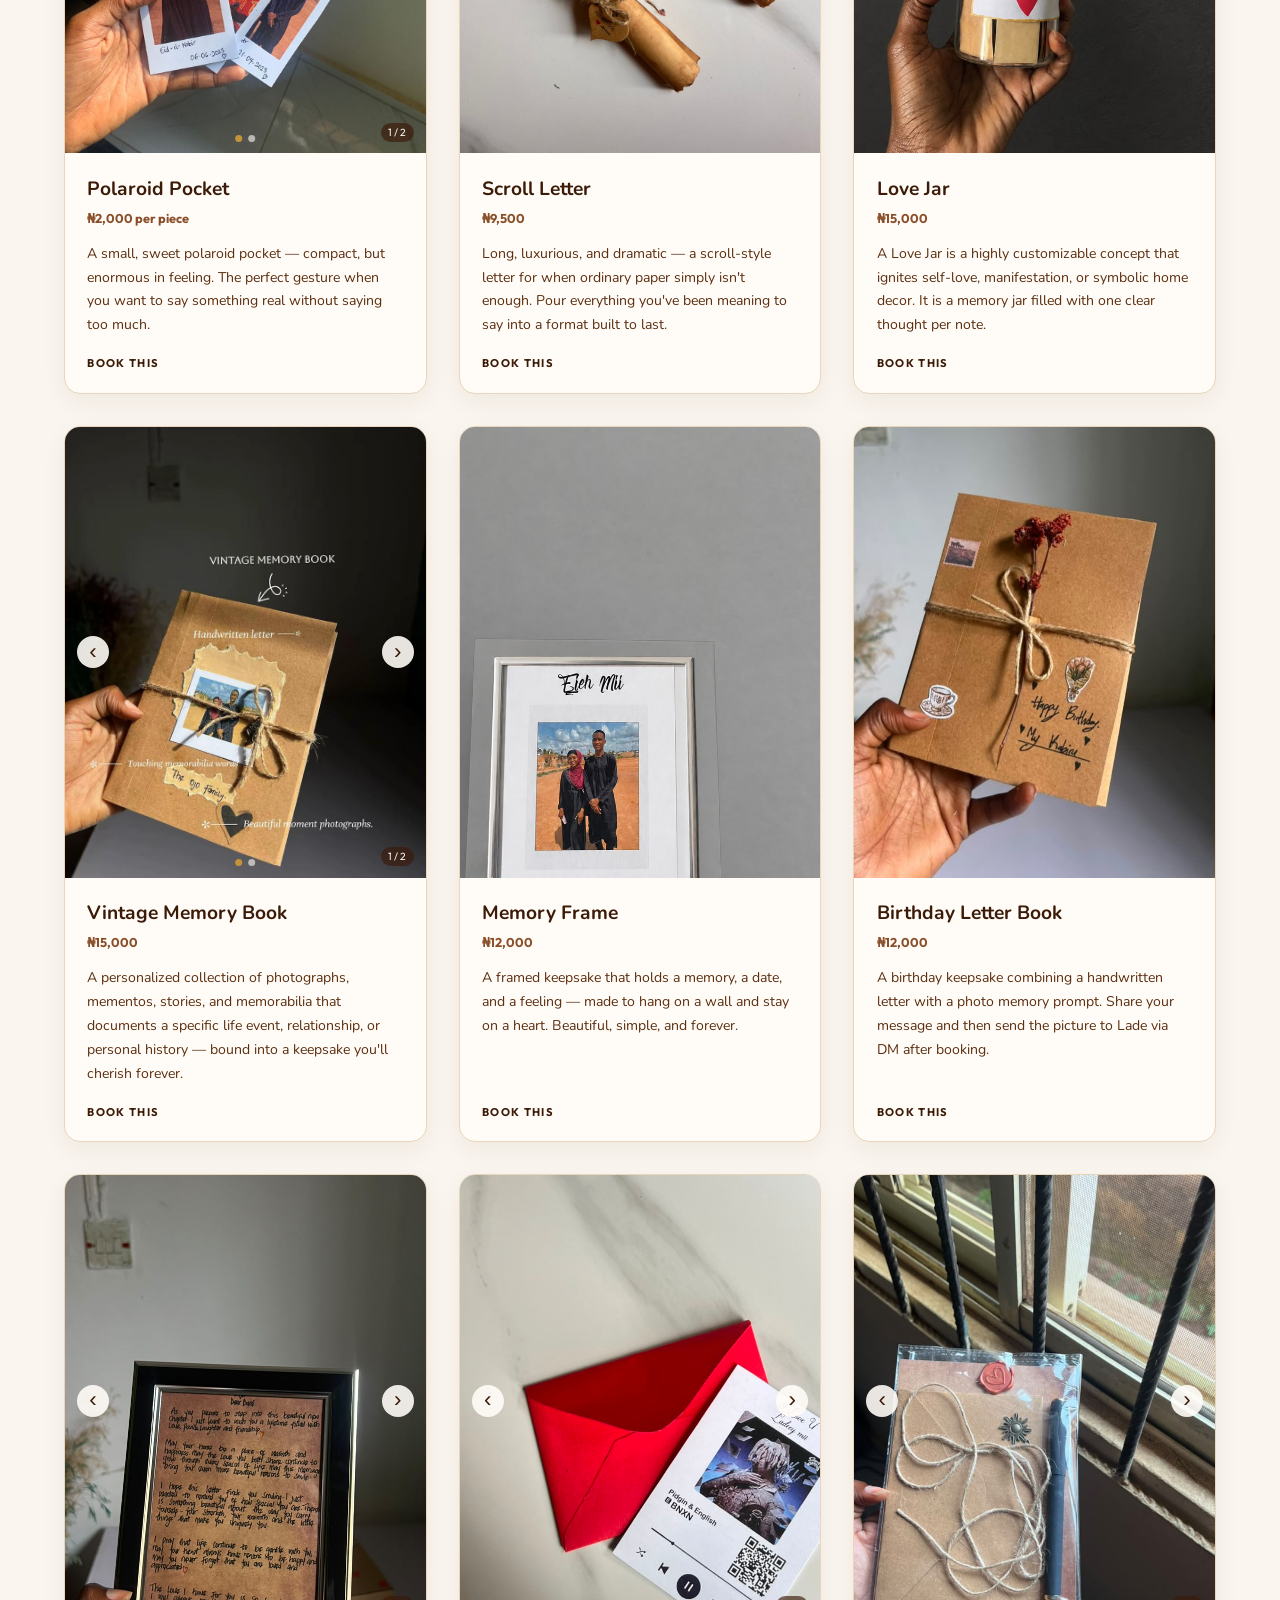
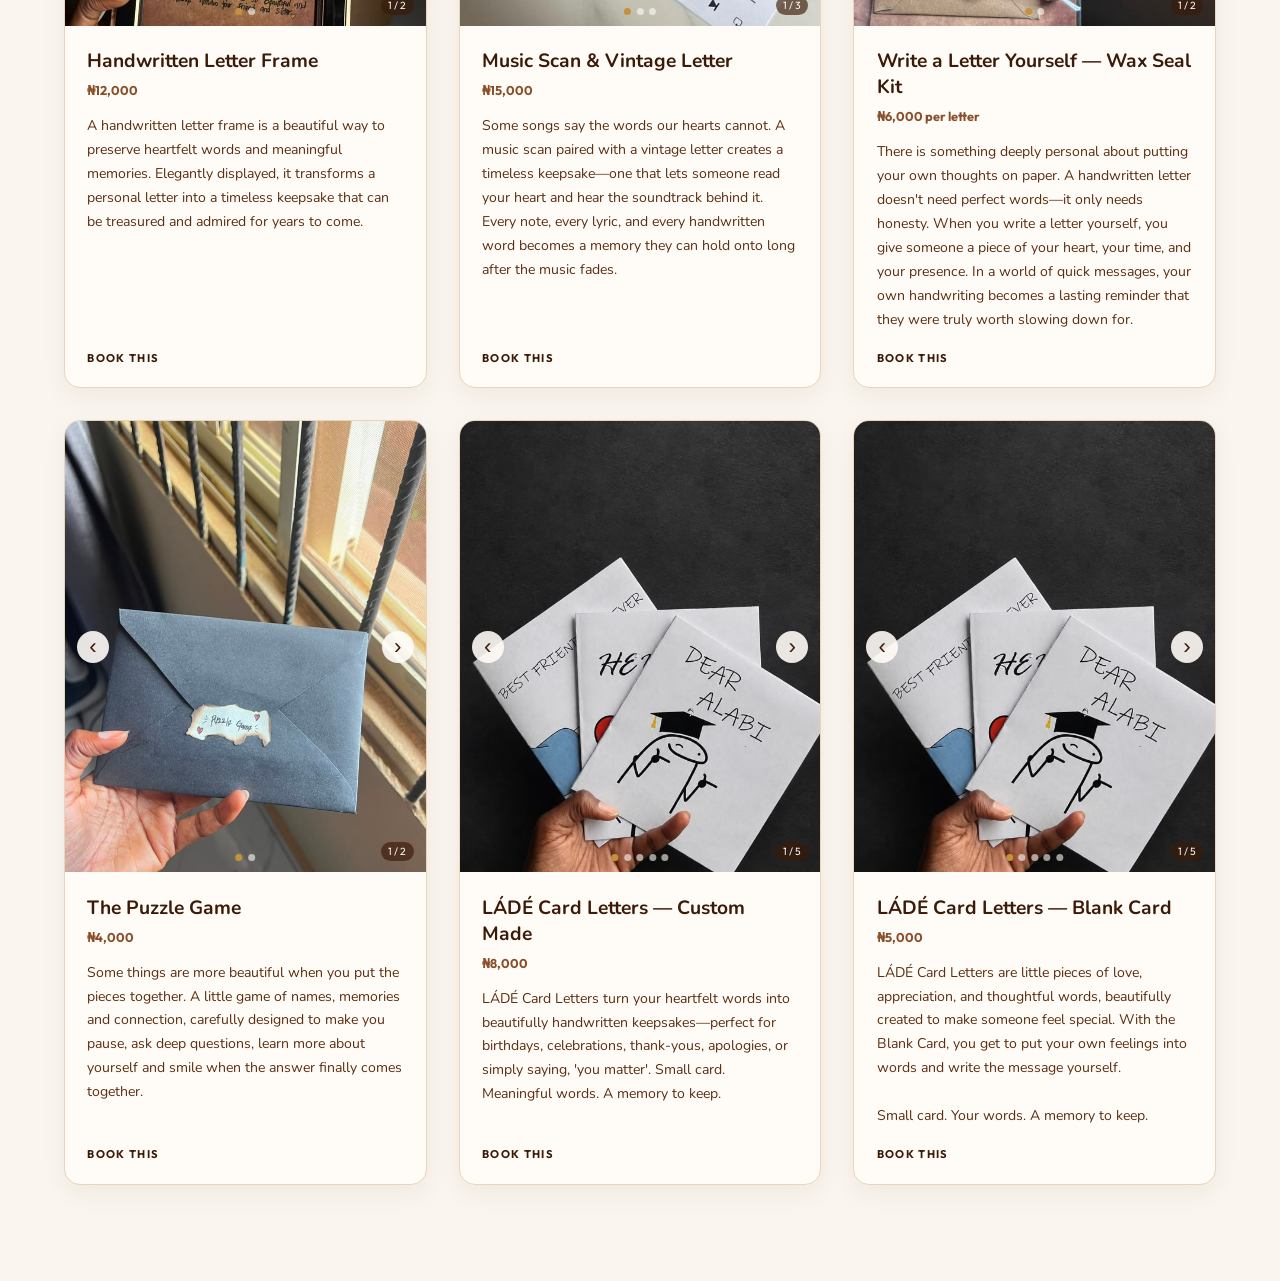
==== commit 84e1d568: "new" ====
--- a/allproducts.html
+++ b/allproducts.html
@@ -40,16 +40,23 @@
     <main class="catalog-grid" id="catalogGrid"></main>
   </body>
   <script>
+    // [name, price, images, description, variants (optional)]
     const products = [
       [
         "Single Letter",
-        "₦8,000",
+        "₦12,000",
         ["SINGLE 2.jpeg", "SINGLE 1.jpeg"],
         "A deeply personal handwritten letter, thoughtfully composed for any moment, birthdays, anniversaries, apologies, or simply saying what your heart couldn't quite find the words for.",
       ],
       [
+        "Letter & Add-ons",
+        "₦10,000 (box & letter) + add-ons",
+        ["letteradson.jpeg", "letteradson2.jpeg"],
+        "Make your letter a little more special with thoughtful add-ons, carefully chosen to complement your message.\n\nThe ₦10,000 covers the box and the letter. Add-ons are priced separately.\n\nChoose from perfumes, lip gloss, cookies, chocolate, necklaces, bracelets, a mini jotter, or simply say “You pick” and let Lade surprise them.",
+      ],
+      [
         "Letter Polaroid",
-        "₦10,000",
+        "₦13,500",
         ["LETTERPOLAROID.jpeg"],
         "A heartfelt letter paired with a cherished printed polaroid — your words and a memory, bound together in one beautiful keepsake to hold for a lifetime.",
       ],
@@ -61,13 +68,13 @@
       ],
       [
         "Scroll Letter",
-        "₦6,000",
+        "₦9,500",
         ["SCROLL1.jpeg"],
         "Long, luxurious, and dramatic — a scroll-style letter for when ordinary paper simply isn't enough. Pour everything you've been meaning to say into a format built to last.",
       ],
       [
         "Love Jar",
-        "₦8,000",
+        "₦15,000",
         ["love jar.jpeg"],
         "A Love Jar is a highly customizable concept that ignites self-love, manifestation, or symbolic home decor. It is a memory jar filled with one clear thought per note.",
       ],
@@ -78,40 +85,44 @@
         "A personalized collection of photographs, mementos, stories, and memorabilia that documents a specific life event, relationship, or personal history — bound into a keepsake you'll cherish forever.",
       ],
       [
-        "Chocolate Box",
-        "₦4,000 per box",
-        ["choco 1.jpeg", "choco 2.jpeg"],
-        "A beautifully curated chocolate gift box, dressed up with intention and care. Perfect for anniversaries, celebrations, or just because — sweet on the outside, sweeter on the inside.",
-      ],
-      [
         "Memory Frame",
-        "₦5,000",
+        "₦12,000",
         ["memory-book.jpeg"],
         "A framed keepsake that holds a memory, a date, and a feeling — made to hang on a wall and stay on a heart. Beautiful, simple, and forever.",
       ],
       [
         "Birthday Letter Book",
-        "₦10,000",
+        "₦12,000",
         ["birthday 1.jpeg"],
         "A birthday keepsake combining a handwritten letter with a photo memory prompt. Share your message and then send the picture to Lade via DM after booking.",
       ],
       [
         "Handwritten Letter Frame",
         "₦12,000",
-        ["handwrittenframe2.jpeg", "hand2.jpeg", "handwritten frame.jpeg"],
+        ["handwrittenframe2.jpeg", "hand2.jpeg"],
         "A handwritten letter frame is a beautiful way to preserve heartfelt words and meaningful memories. Elegantly displayed, it transforms a personal letter into a timeless keepsake that can be treasured and admired for years to come.",
       ],
       [
         "Music Scan & Vintage Letter",
-        "₦12,000",
+        "₦15,000",
         ["music 1.jpeg", "music 2.jpeg", "music 3.jpeg"],
         "Some songs say the words our hearts cannot. A music scan paired with a vintage letter creates a timeless keepsake—one that lets someone read your heart and hear the soundtrack behind it. Every note, every lyric, and every handwritten word becomes a memory they can hold onto long after the music fades.",
       ],
       [
         "Write a Letter Yourself",
-        "₦5,000 per letter",
-        ["personalletter1.jpeg", "personalletter2.jpeg"],
+        "₦6,000 per letter",
+        ["personalletter1.jpeg", "driedflowers.jpeg"],
         "There is something deeply personal about putting your own thoughts on paper. A handwritten letter doesn't need perfect words—it only needs honesty. When you write a letter yourself, you give someone a piece of your heart, your time, and your presence. In a world of quick messages, your own handwriting becomes a lasting reminder that they were truly worth slowing down for.",
+        [
+          {
+            name: "Write a Letter Yourself — Wax Seal Kit",
+            price: "₦6,000 per letter",
+          },
+          {
+            name: "Write a Letter Yourself — Dried Flowers Kit",
+            price: "₦5,000 per letter",
+          },
+        ],
       ],
       [
         "The Puzzle Game",
@@ -121,7 +132,7 @@
       ],
       [
         "LÁDÉ Card Letters — Custom Made",
-        "₦6,000",
+        "₦8,000",
         [
           "card 1.jpeg",
           "card 2.jpeg",
@@ -129,11 +140,11 @@
           "card 4.jpeg",
           "card 5.jpeg",
         ],
-        "LÁDÉ Card Letters are little pieces of love, appreciation, and thoughtful words, beautifully handwritten and created to make someone feel special. For the Custom Made Card Letter, simply share your message with us and LÁDÉ will beautifully handwrite it for you. Whether it's a birthday, a thank-you, a celebration, an apology, or simply a reminder that someone matters, your words become something they can hold, keep, and read again.\n\nSmall card. Meaningful words. A memory to keep.",
+        "LÁDÉ Card Letters turn your heartfelt words into beautifully handwritten keepsakes—perfect for birthdays, celebrations, thank-yous, apologies, or simply saying, 'you matter'. Small card. Meaningful words. A memory to keep.",
       ],
       [
         "LÁDÉ Card Letters — Blank Card",
-        "₦4,000",
+        "₦5,000",
         [
           "card 1.jpeg",
           "card 2.jpeg",
@@ -141,27 +152,29 @@
           "card 4.jpeg",
           "card 5.jpeg",
         ],
-        "LÁDÉ Card Letters are little pieces of love, appreciation, and thoughtful words, beautifully created to make someone feel special. With the Blank Card, you get to put your own feelings into words and write the message yourself. Whether it's a birthday, a thank-you, a celebration, an apology, or simply a reminder that someone matters, your own handwriting makes the card even more personal and meaningful.\n\nSmall card. Your words. A memory to keep.",
+        "LÁDÉ Card Letters are little pieces of love, appreciation, and thoughtful words, beautifully created to make someone feel special. With the Blank Card, you get to put your own feelings into words and write the message yourself. \n\nSmall card. Your words. A memory to keep.",
       ],
     ];
 
     const productKeywords = {
       "Single Letter":
         "gift romantic love apology anniversary personal message",
+      "Letter & Add-ons":
+        "gift box add-ons addons perfume lipgloss lip gloss cookies chocolate necklace bracelet jotter notebook surprise you pick",
       "Letter Polaroid": "gift romantic love photo memory anniversary keepsake",
       "Polaroid Pocket": "gift photo picture memory small keepsake",
       "Scroll Letter": "gift romantic dramatic long letter keepsake",
       "Love Jar": "gift romantic love self love notes manifestation decor",
       "Vintage Memory Book":
         "gift photos memories family relationship anniversary keepsake",
-      "Chocolate Box": "gift birthday anniversary celebration sweet chocolate",
       "Memory Frame": "gift photo memory date wall keepsake anniversary",
       "Birthday Letter Book": "birthday gift photos keepsake celebration",
       "Handwritten Letter Frame":
         "gift handwritten romantic love photo frame keepsake",
       "Music Scan & Vintage Letter":
         "gift romantic music song lyrics handwritten letter",
-      "Write a Letter Yourself": "DIY gift handwritten personal message letter",
+      "Write a Letter Yourself":
+        "DIY gift handwritten personal message letter wax seal dried flowers kit",
       "The Puzzle Game": "game gift romantic questions memories relationship",
       "LÁDÉ Card Letters — Custom Made":
         "gift birthday thank you appreciation custom handwritten card",
@@ -191,7 +204,7 @@
         : "Showing all products";
 
       matchingProducts.forEach(
-        ([name, price, images, description], productIndex) => {
+        ([name, price, images, description, variants], productIndex) => {
           const galleryId = "catalog-gallery-" + productIndex;
           const encodedName = encodeURIComponent(name);
           const article = document.createElement("article");
@@ -201,7 +214,7 @@
           ${images.map((image, index) => `<img class="catalog-slide ${index === 0 ? "active" : ""}" src="${image}" alt="${name} ${index + 1}">`).join("")}
           ${images.length > 1 ? `<button class="catalog-prev" aria-label="Previous image">‹</button><button class="catalog-next" aria-label="Next image">›</button><div class="catalog-dots">${images.map((_, index) => `<button class="catalog-dot ${index === 0 ? "active" : ""}" aria-label="Show image ${index + 1}"></button>`).join("")}</div><span class="catalog-count">1 / ${images.length}</span>` : ""}
         </div>
-        <div class="catalog-card-body"><h2>${name}</h2><strong>${price}</strong><p>${description.replaceAll("\n\n", "<br><br>")}</p><a href="book.html?offering=${encodedName}">Book This</a></div>`;
+        <div class="catalog-card-body"><h2 class="cat-name">${name}</h2><strong class="cat-price">${price}</strong><p>${description.replaceAll("\n\n", "<br><br>")}</p><a class="cat-book" href="book.html?offering=${encodedName}">Book This</a></div>`;
           grid.appendChild(article);
           const slides = [...article.querySelectorAll(".catalog-slide")];
           if (slides.length > 1) {
@@ -217,12 +230,20 @@
                 dot.classList.toggle("active", index === current),
               );
               count.textContent = `${current + 1} / ${slides.length}`;
+              if (variants) {
+                const v = variants[current];
+                article.querySelector(".cat-name").textContent = v.name;
+                article.querySelector(".cat-price").textContent = v.price;
+                article.querySelector(".cat-book").href =
+                  "book.html?offering=" + encodeURIComponent(v.name);
+              }
             };
             article.querySelector(".catalog-prev").onclick = () =>
               show(current - 1);
             article.querySelector(".catalog-next").onclick = () =>
               show(current + 1);
             dots.forEach((dot, index) => (dot.onclick = () => show(index)));
+            if (variants) show(0);
           }
         },
       );
--- a/style.css
+++ b/style.css
@@ -581,7 +581,7 @@
 }
 .catalog-gallery {
   position: relative;
-  height: 230px;
+  aspect-ratio: 4 / 5;
   overflow: hidden;
   background: var(--sand-2);
 }
@@ -589,13 +589,13 @@
   position: absolute;
   inset: 0;
   width: 100%;
-  height: 230px;
+  height: 100%;
   object-fit: cover;
-  opacity: 0;
-  transition: opacity 0.35s;
-}
+  display: none;
+}
+
 .catalog-card img.catalog-slide.active {
-  opacity: 1;
+  display: block;
 }
 .catalog-card > .catalog-gallery {
   display: block;
@@ -1276,3 +1276,29 @@
   color: var(--brown-3);
   font-style: italic;
 }
+
+.addon-grid {
+  display: grid;
+  grid-template-columns: 1fr 1fr;
+  gap: 0.6rem;
+}
+.addon-grid label {
+  display: flex;
+  align-items: center;
+  gap: 0.5rem;
+  padding: 0.65rem 0.8rem;
+  background: var(--sand-3);
+  border: 1.5px solid var(--sand);
+  border-radius: 10px;
+  font-family: var(--f-body);
+  font-size: 0.85rem;
+  letter-spacing: 0;
+  text-transform: none;
+  color: var(--brown);
+  cursor: pointer;
+  margin-bottom: 0;
+}
+.addon-grid input {
+  width: auto;
+  accent-color: var(--gold);
+}
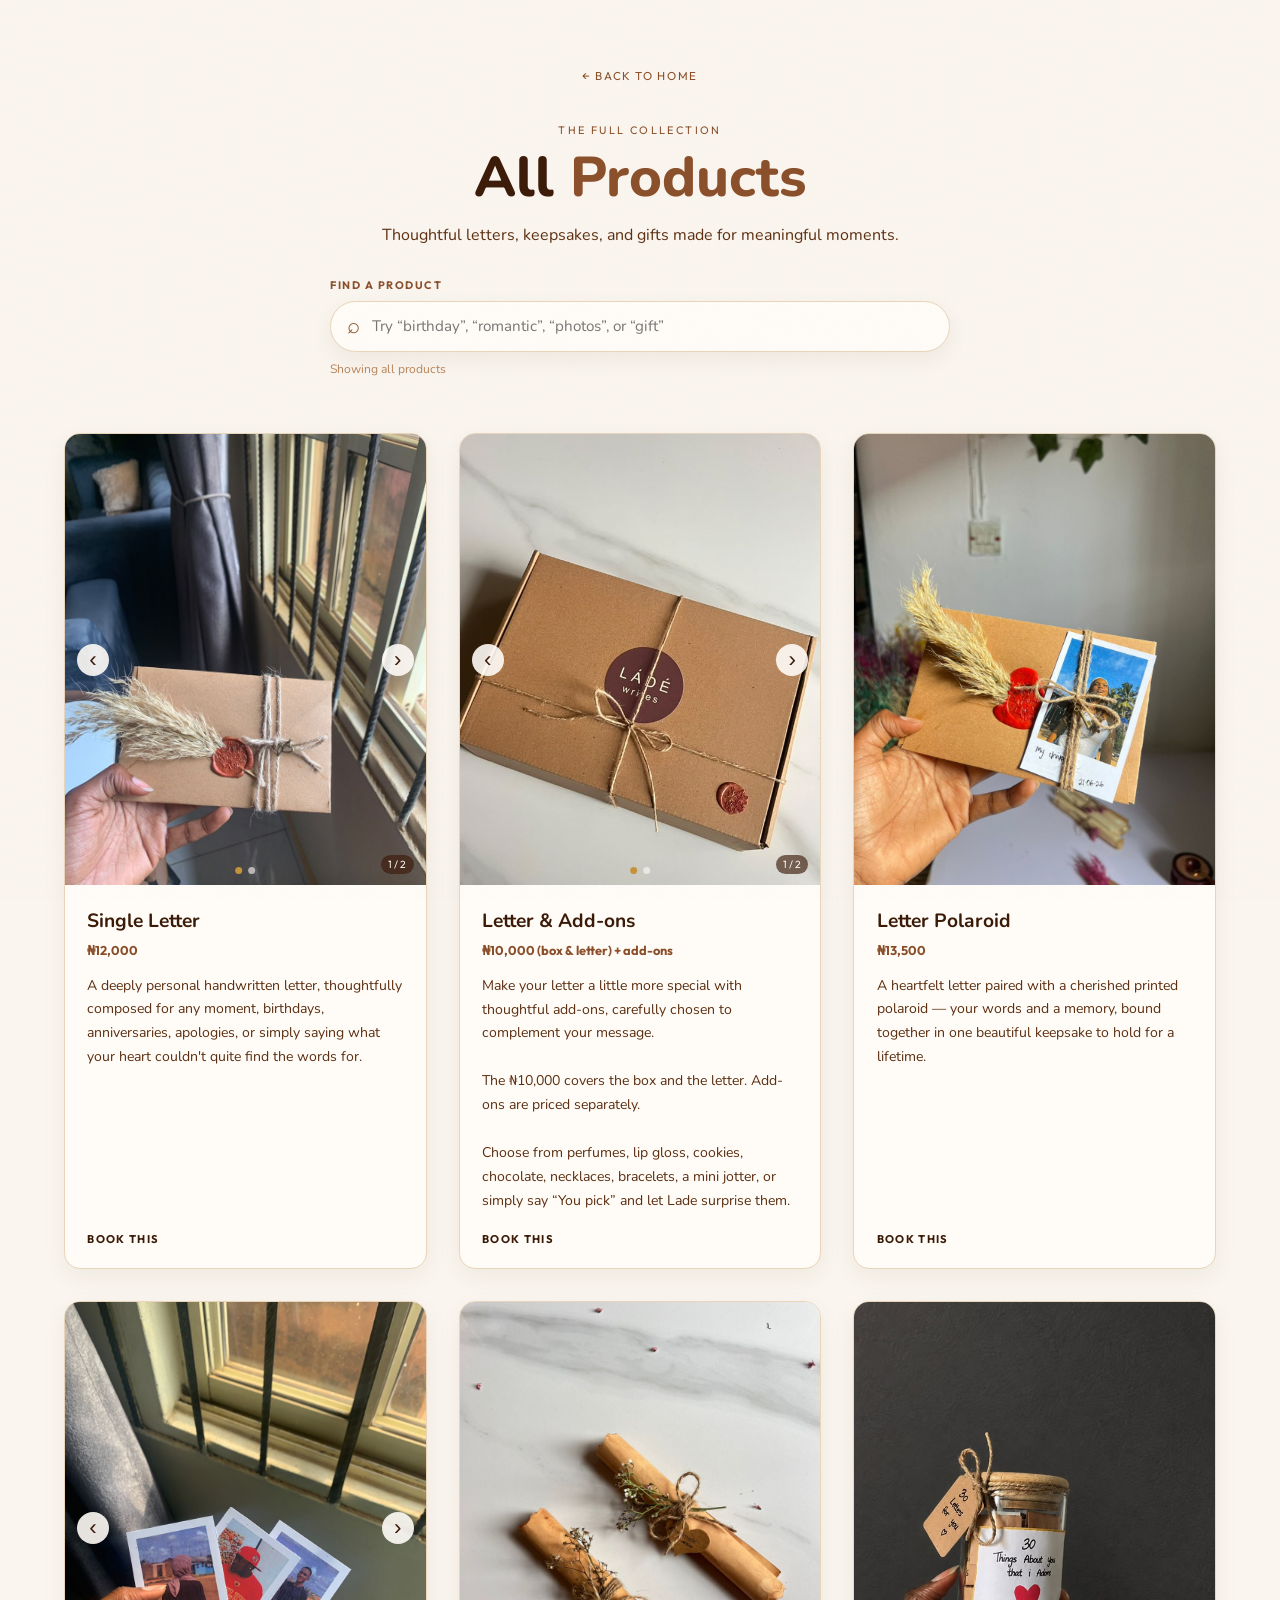
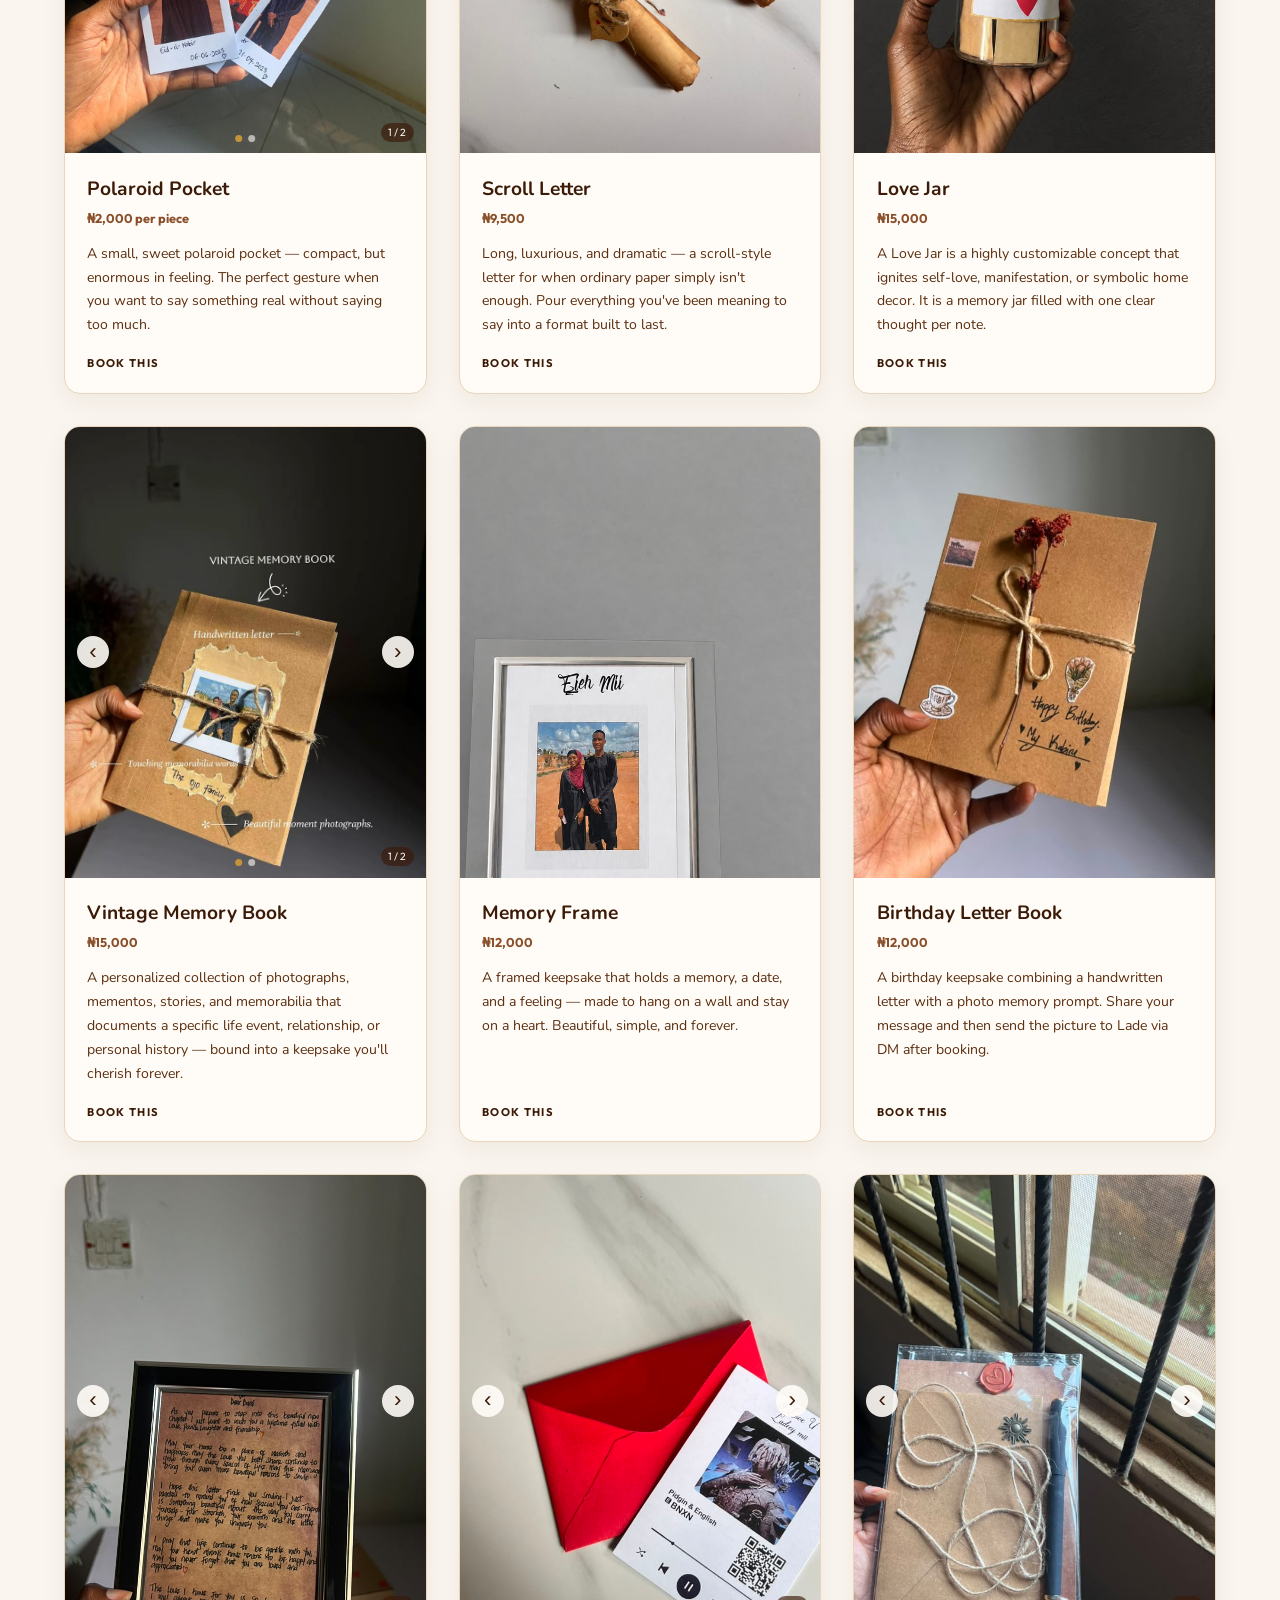
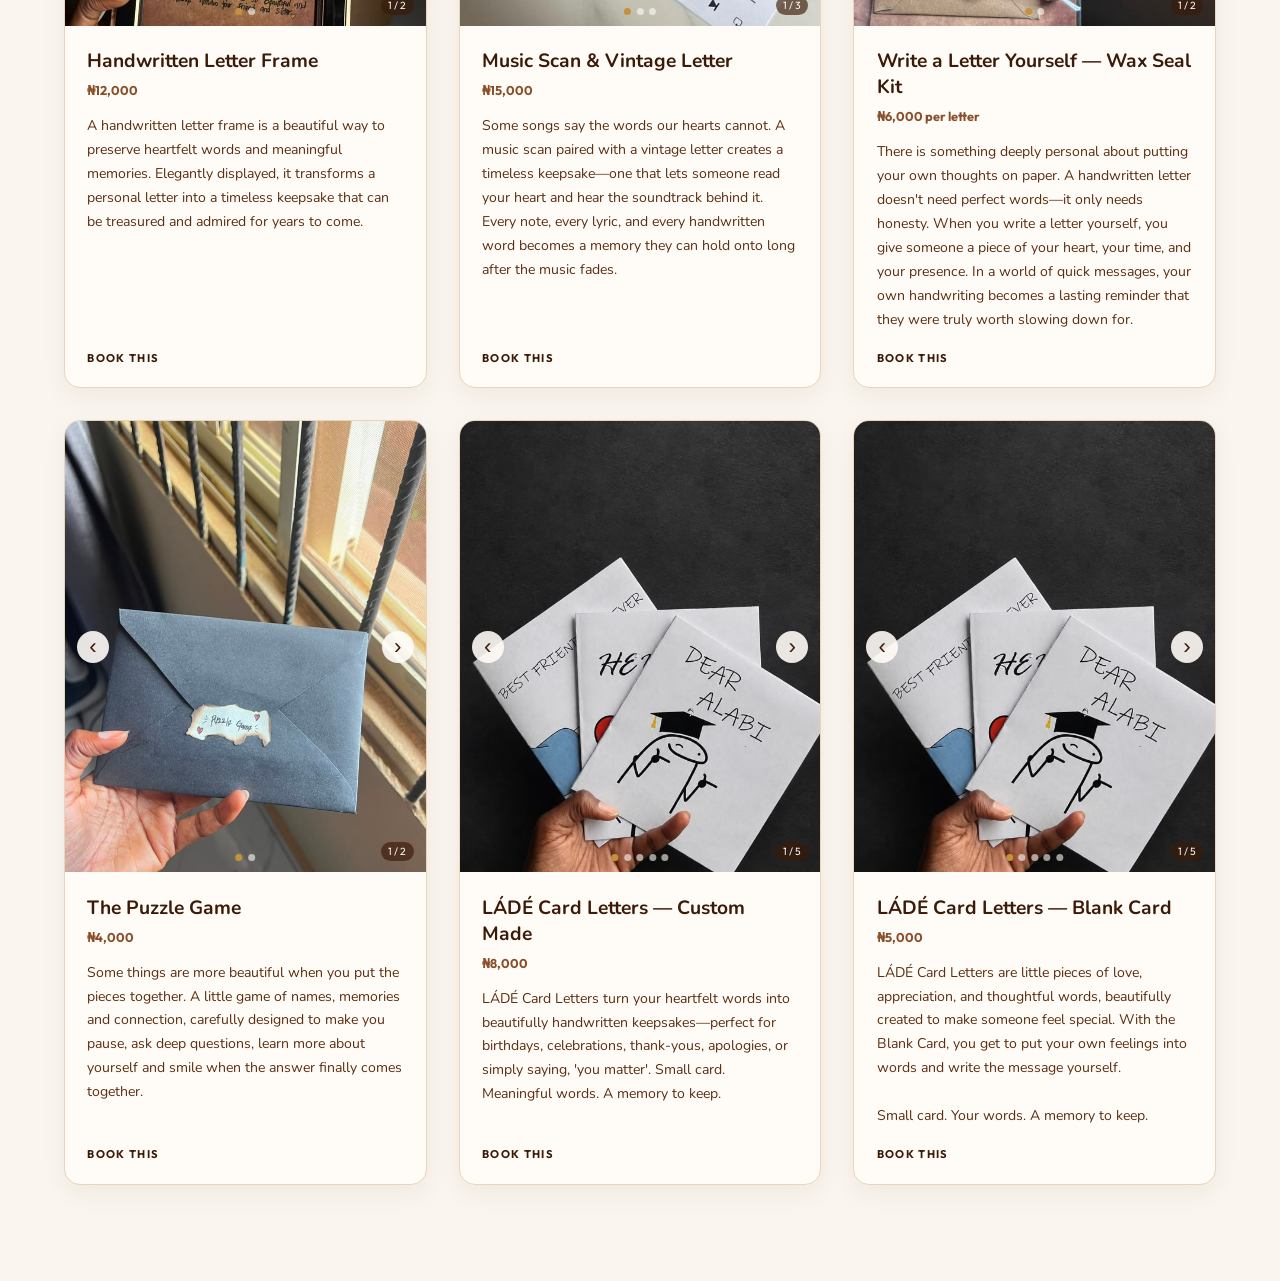
==== commit fbbeaae4: "nwe" ====
--- a/allproducts.html
+++ b/allproducts.html
@@ -45,7 +45,7 @@
       [
         "Single Letter",
         "₦12,000",
-        ["SINGLE 2.jpeg", "SINGLE 1.jpeg"],
+        ["singleletter.jpeg", "SINGLE 1.jpeg"],
         "A deeply personal handwritten letter, thoughtfully composed for any moment, birthdays, anniversaries, apologies, or simply saying what your heart couldn't quite find the words for.",
       ],
       [
--- a/style.css
+++ b/style.css
@@ -737,7 +737,7 @@
 }
 
 .card-gallery {
-  height: 260px;
+  aspect-ratio: 4 / 5;
   position: relative;
   overflow: hidden;
   background: var(--sand-2);
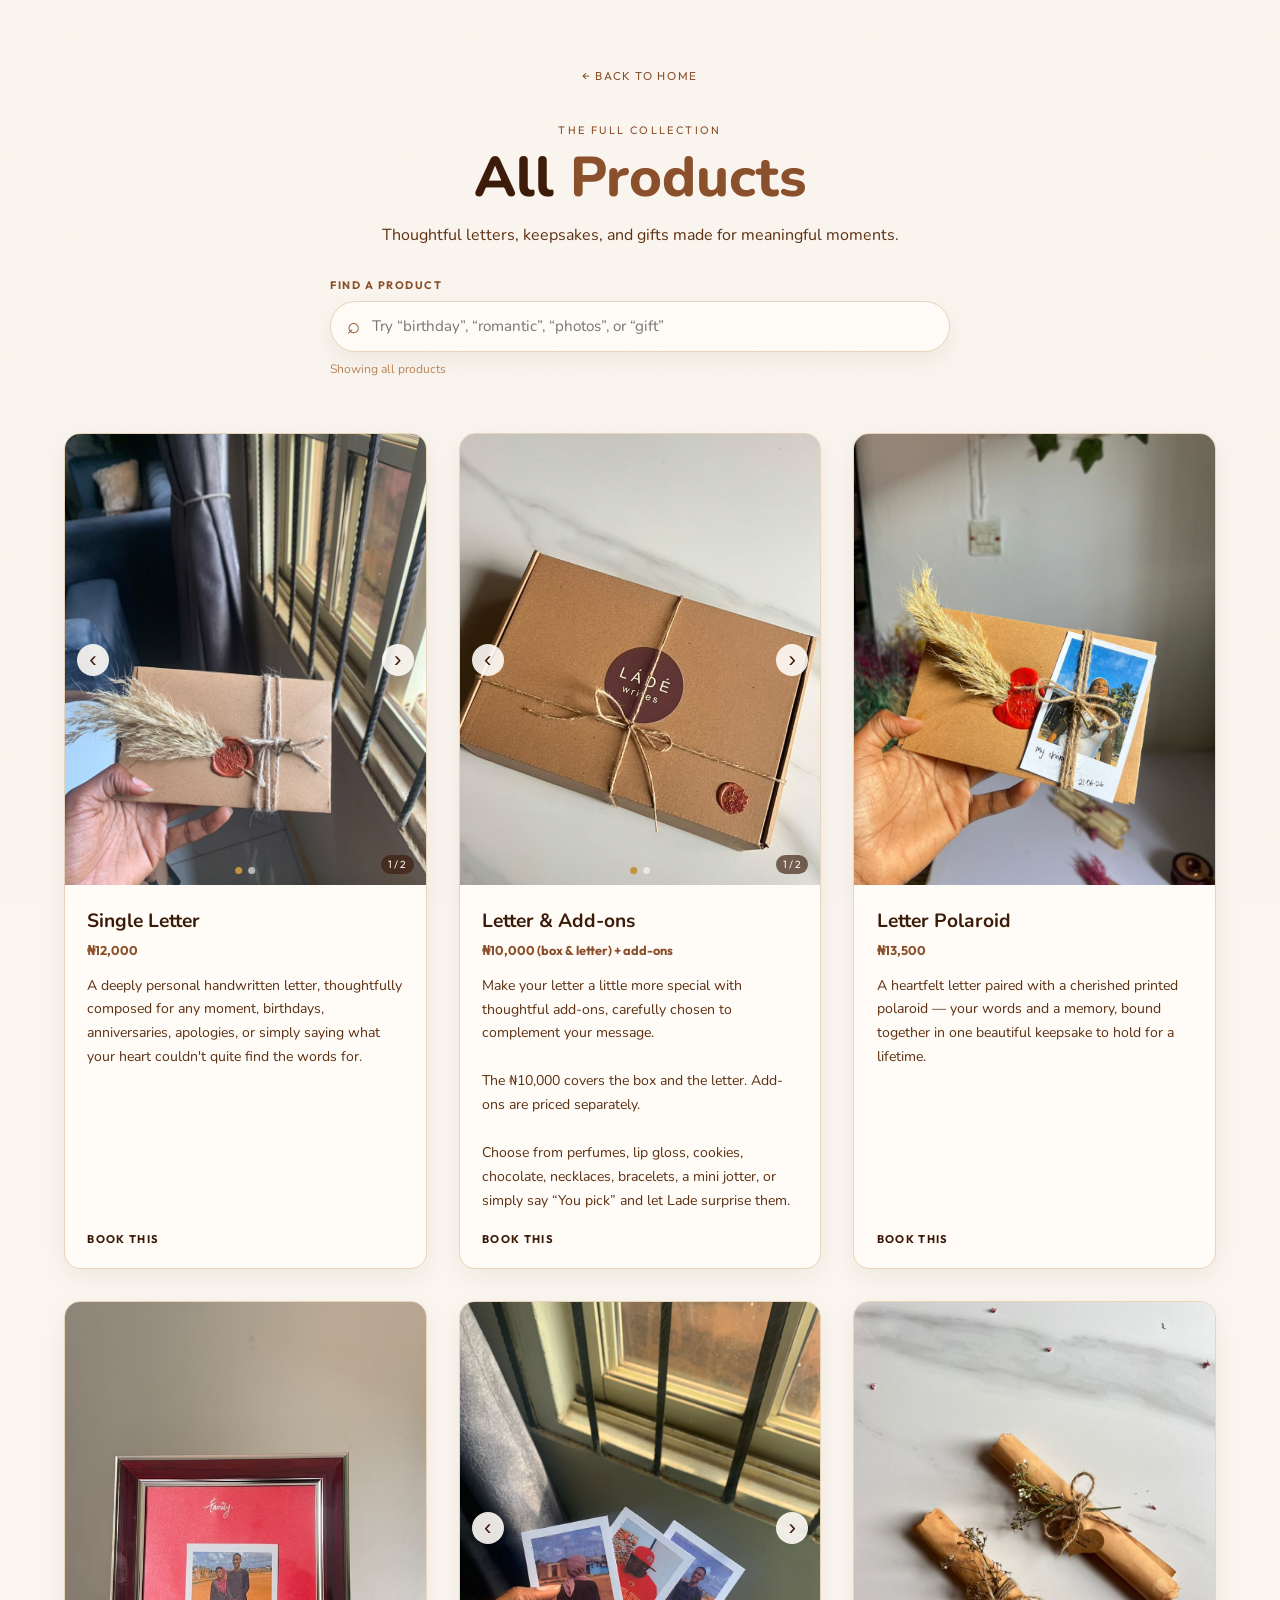
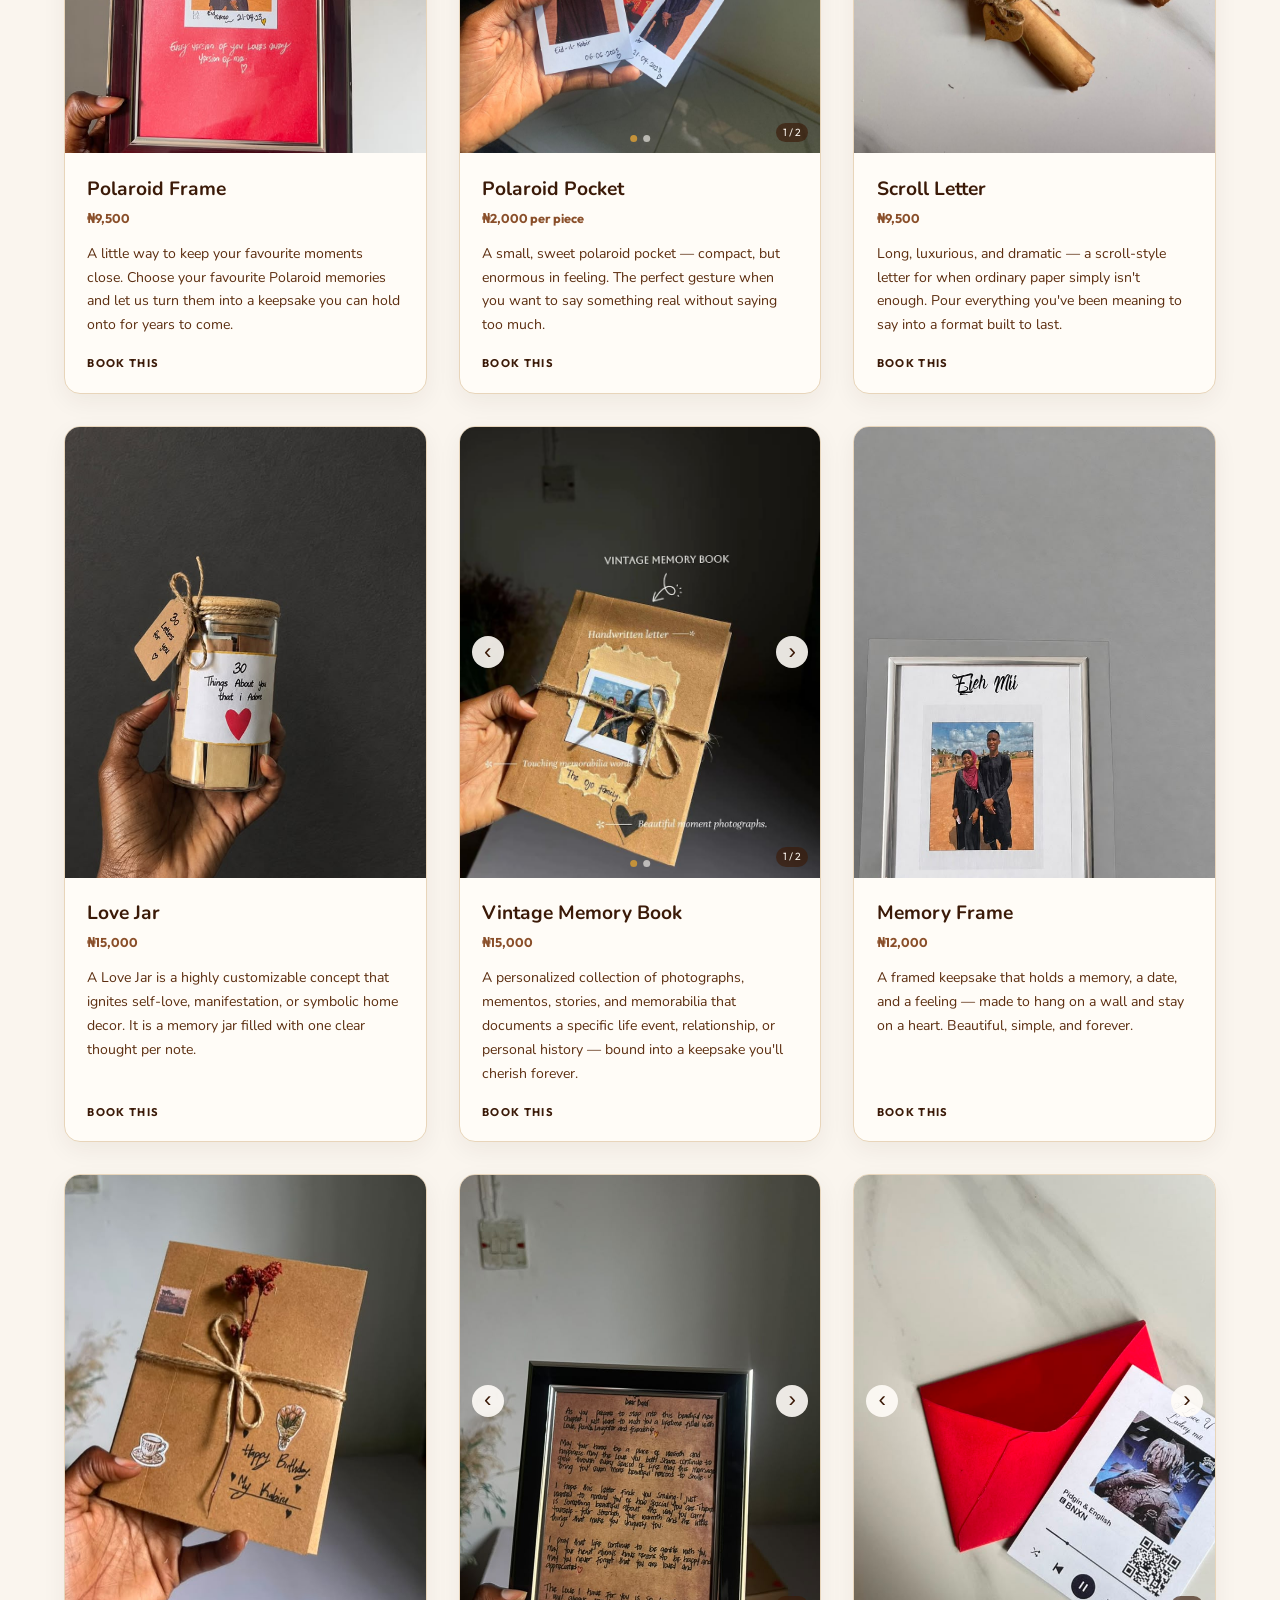
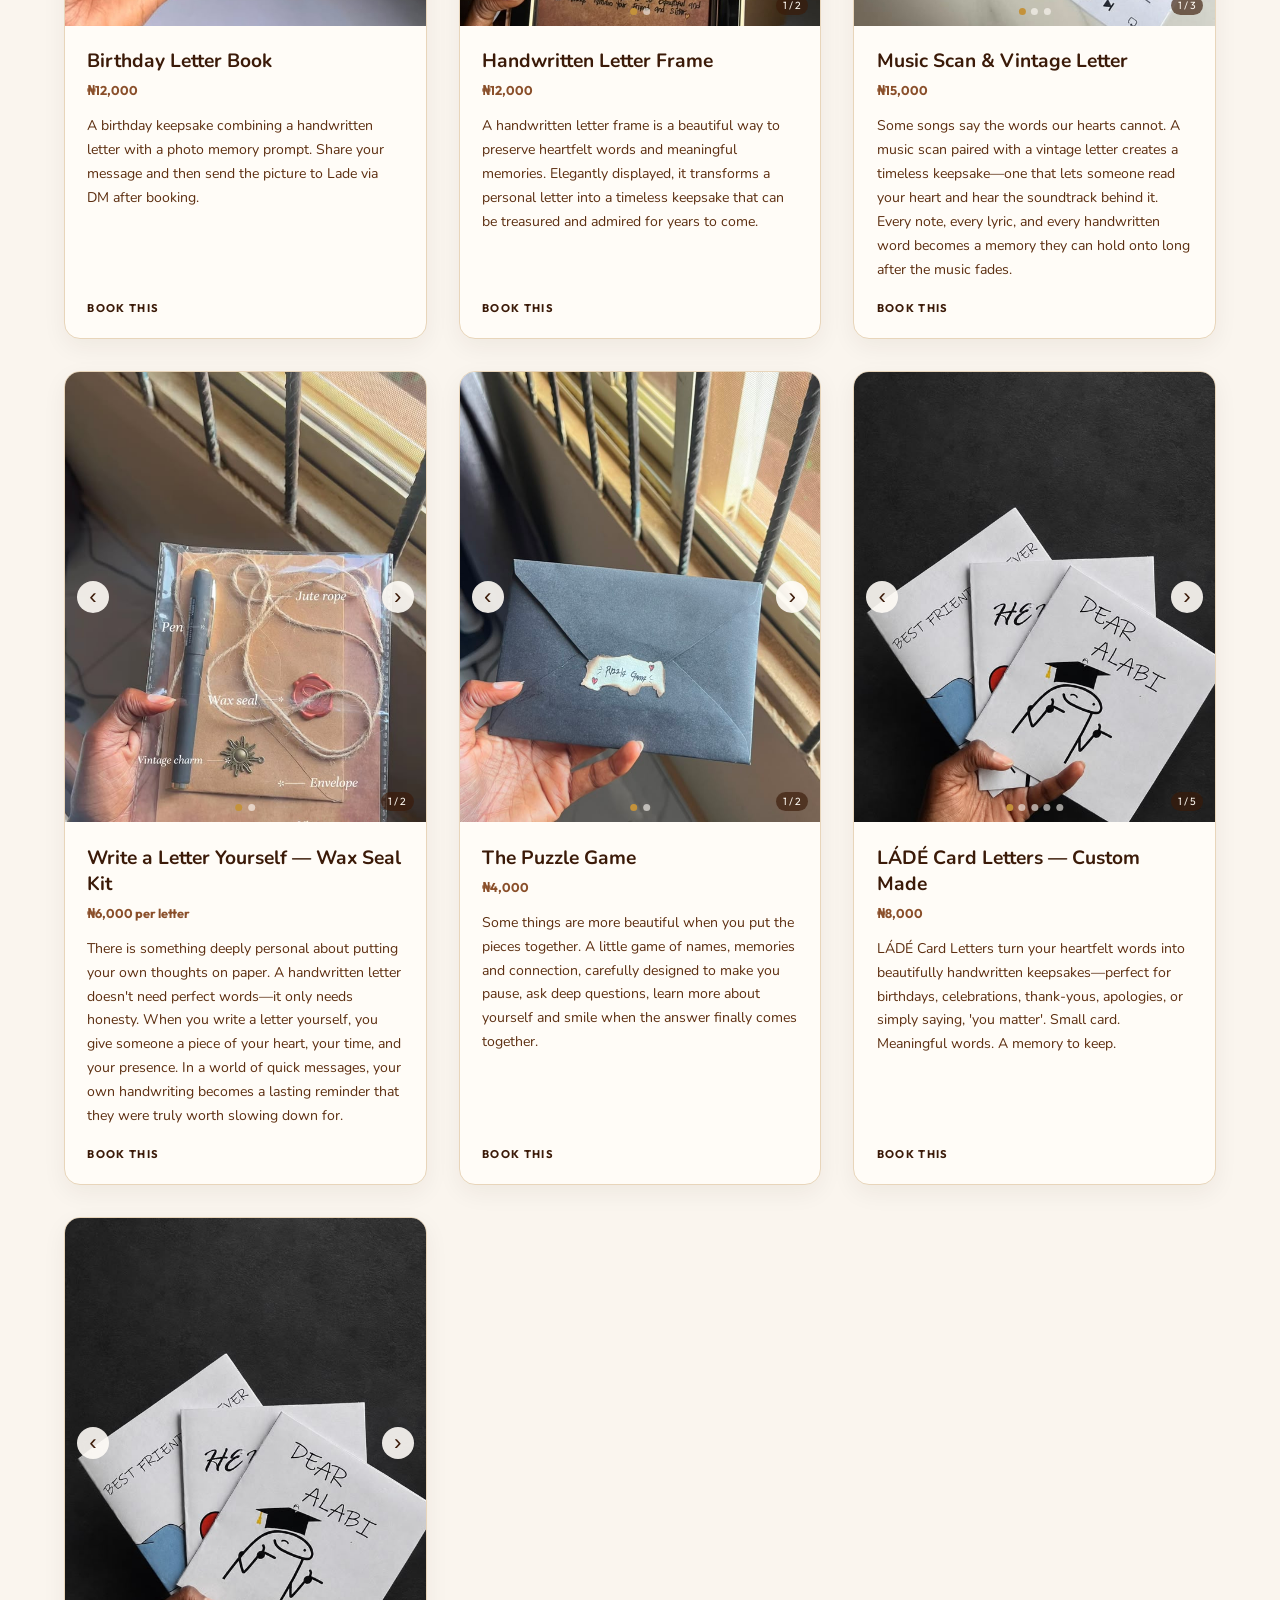
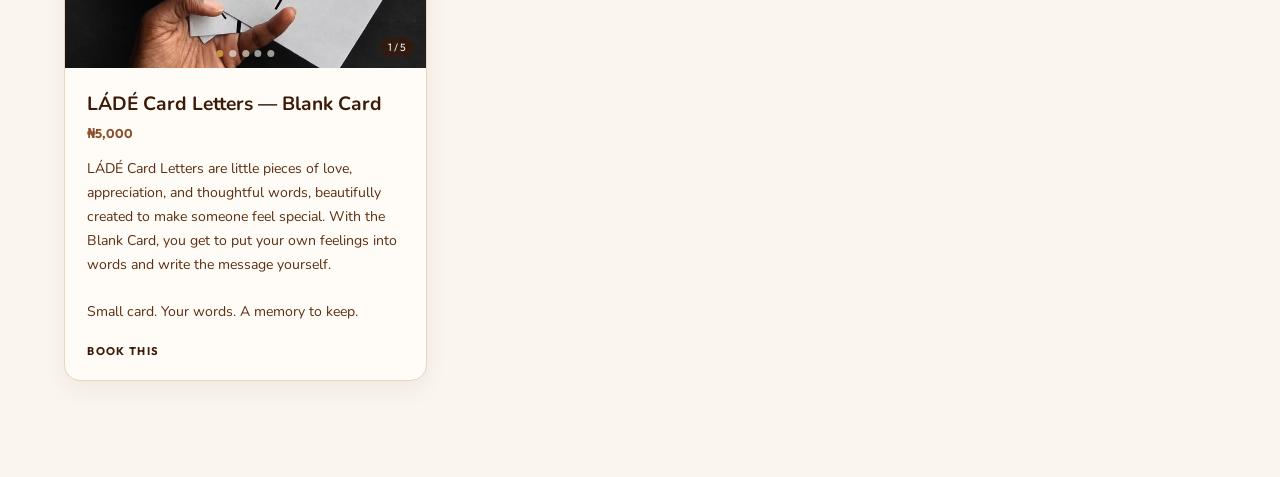
==== commit 8c980cad: "neww" ====
--- a/allproducts.html
+++ b/allproducts.html
@@ -61,6 +61,12 @@
         "A heartfelt letter paired with a cherished printed polaroid — your words and a memory, bound together in one beautiful keepsake to hold for a lifetime.",
       ],
       [
+        "Polaroid Frame",
+        "₦9,500",
+        ["polaroidframe.jpeg"],
+        "A little way to keep your favourite moments close. Choose your favourite Polaroid memories and let us turn them into a keepsake you can hold onto for years to come.",
+      ],
+      [
         "Polaroid Pocket",
         "₦2,000 per piece",
         ["POLA 1.jpeg", "POLA 2.jpeg"],
@@ -162,6 +168,8 @@
       "Letter & Add-ons":
         "gift box add-ons addons perfume lipgloss lip gloss cookies chocolate necklace bracelet jotter notebook surprise you pick",
       "Letter Polaroid": "gift romantic love photo memory anniversary keepsake",
+      "Polaroid Frame":
+        "gift favourite favorite photos pictures memories keepsake framed polaroids",
       "Polaroid Pocket": "gift photo picture memory small keepsake",
       "Scroll Letter": "gift romantic dramatic long letter keepsake",
       "Love Jar": "gift romantic love self love notes manifestation decor",
